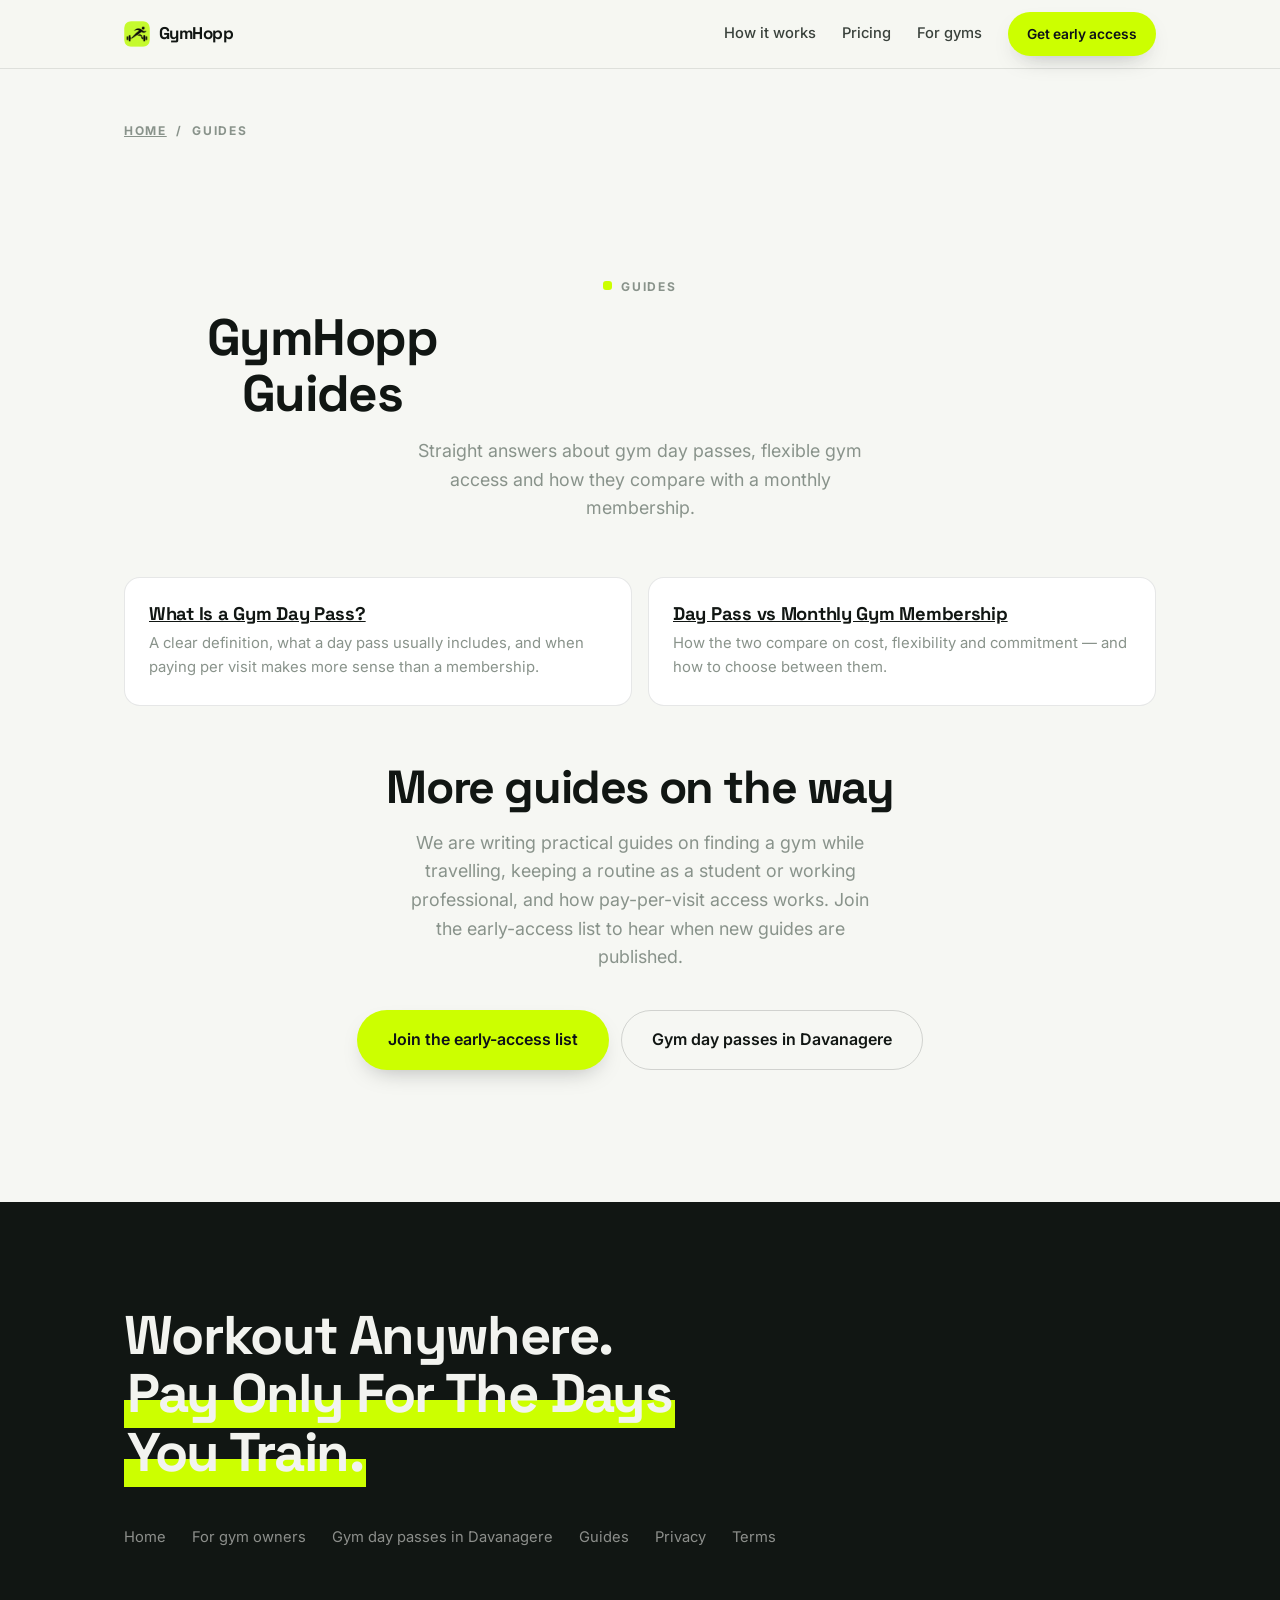
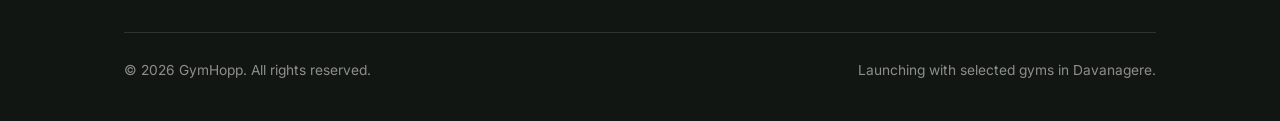
==== guides/index.html @ d4a4b769 "Use canonical / for all internal homepage links; unify WebSite/Organization alternateName - Replace " ====
<!DOCTYPE html>
<html lang="en-IN">
<head>
<meta charset="UTF-8">
<meta name="viewport" content="width=device-width, initial-scale=1">
<title>Gym Day Pass Guides &amp; Resources | GymHopp</title>
<meta name="description" content="Plain-English guides to gym day passes, flexible gym access and how they compare with monthly gym memberships. Written by the GymHopp team.">
<meta name="robots" content="index, follow, max-image-preview:large, max-snippet:-1, max-video-preview:-1">
<meta name="author" content="GymHopp">
<link rel="canonical" href="https://gymhopp.online/guides/">
<link rel="alternate" hreflang="en-in" href="https://gymhopp.online/guides/">
<link rel="alternate" hreflang="x-default" href="https://gymhopp.online/guides/">

<meta property="og:type" content="website">
<meta property="og:site_name" content="GymHopp">
<meta property="og:url" content="https://gymhopp.online/guides/">
<meta property="og:title" content="Gym Day Pass Guides &amp; Resources | GymHopp">
<meta property="og:description" content="Plain-English guides to gym day passes, flexible gym access and how they compare with monthly gym memberships.">
<meta property="og:image" content="https://gymhopp.online/gymhopp-social-preview.png">
<meta property="og:image:width" content="1200">
<meta property="og:image:height" content="630">
<meta property="og:image:alt" content="GymHopp gym day pass guides">
<meta property="og:locale" content="en_IN">
<meta name="twitter:card" content="summary_large_image">
<meta name="twitter:title" content="Gym Day Pass Guides &amp; Resources | GymHopp">
<meta name="twitter:description" content="Plain-English guides to gym day passes and flexible gym access.">
<meta name="twitter:image" content="https://gymhopp.online/gymhopp-social-preview.png">
<meta name="theme-color" content="#111613">

<link rel="icon" href="../gymhopp-logo.png" type="image/png">
<link rel="apple-touch-icon" href="https://gymhopp.online/gymhopp-apple-touch-icon.png">
<link rel="preconnect" href="https://fonts.googleapis.com">
<link rel="preconnect" href="https://fonts.gstatic.com" crossorigin>
<link rel="stylesheet" href="https://fonts.googleapis.com/css2?family=Inter:wght@400;500;600;700;800&family=Space+Grotesk:wght@500;600;700&display=swap" rel="stylesheet">
<script>document.documentElement.className += " js";</script>
<link rel="stylesheet" href="../styles.css">

<script type="application/ld+json">
{
  "@context": "https://schema.org",
  "@graph": [
    {
      "@type": "Organization",
      "@id": "https://gymhopp.online/#org",
      "name": "GymHopp",
      "url": "https://gymhopp.online/",
      "logo": {
        "@type": "ImageObject",
        "url": "https://gymhopp.online/gymhopp-app-icon.png",
        "width": 512,
        "height": 512
      }
    },
    {
      "@type": "CollectionPage",
      "@id": "https://gymhopp.online/guides/#webpage",
      "url": "https://gymhopp.online/guides/",
      "name": "Gym Day Pass Guides & Resources | GymHopp",
      "isPartOf": { "@id": "https://gymhopp.online/#website" },
      "about": { "@id": "https://gymhopp.online/#org" },
      "description": "Plain-English guides to gym day passes, flexible gym access and how they compare with monthly gym memberships.",
      "inLanguage": "en-IN",
      "hasPart": [
        { "@id": "https://gymhopp.online/guides/what-is-a-gym-day-pass.html#article" },
        { "@id": "https://gymhopp.online/guides/day-pass-vs-monthly-gym-membership.html#article" }
      ]
    },
    {
      "@type": "BreadcrumbList",
      "@id": "https://gymhopp.online/guides/#breadcrumb",
      "itemListElement": [
        {
          "@type": "ListItem",
          "position": 1,
          "name": "Home",
          "item": "https://gymhopp.online/"
        },
        {
          "@type": "ListItem",
          "position": 2,
          "name": "Guides",
          "item": "https://gymhopp.online/guides/"
        }
      ]
    }
  ]
}
</script>
<!-- Analytics: no tracking script is installed yet. When you have a real
     measurement ID, paste your snippet here (Google Analytics 4, Plausible,
     Umami, etc.). Do not add a placeholder ID — it will not collect data. -->
</head>
<body>

<a class="skip-link" href="#main">Skip to content</a>

<header class="site-header">
  <div class="container header-inner">
    <a class="logo" href="/">
      <span class="logo-mark" aria-hidden="true">
        <img src="../gymhopp-logo.png" alt="" width="26" height="26">
      </span>
      <span class="logo-text">GymHopp</span>
    </a>

    <nav class="nav" id="nav" aria-label="Main">
      <a href="/#how">How it works</a>
      <a href="/#pricing">Pricing</a>
      <a href="../for-gyms.html">For gyms</a>
      <a class="btn btn-small btn-primary" href="/#waitlist">Get early access</a>
    </nav>

    <button class="nav-toggle" id="nav-toggle" aria-expanded="false" aria-controls="nav" aria-label="Toggle menu">
      <span></span><span></span><span></span>
    </button>
  </div>
</header>

<main id="main">

  <nav class="container" aria-label="Breadcrumb" style="padding-top:20px">
    <p class="mini-label mini-label-muted">
      <a href="/">Home</a> &nbsp;/&nbsp; <span>Guides</span>
    </p>
  </nav>

  <section class="section">
    <div class="container">
      <div class="centered reveal">
        <p class="eyebrow">Guides</p>
        <h1 class="hero-title" style="font-size:clamp(2.2rem,5vw,3.2rem)">GymHopp Guides</h1>
        <p class="lede">
          Straight answers about gym day passes, flexible gym access and how they
          compare with a monthly membership.
        </p>
      </div>

      <div class="audience">
        <div class="audience-card reveal">
          <h3><a href="what-is-a-gym-day-pass.html">What Is a Gym Day Pass?</a></h3>
          <p>A clear definition, what a day pass usually includes, and when paying per visit makes more sense than a membership.</p>
        </div>
        <div class="audience-card reveal">
          <h3><a href="day-pass-vs-monthly-gym-membership.html">Day Pass vs Monthly Gym Membership</a></h3>
          <p>How the two compare on cost, flexibility and commitment — and how to choose between them.</p>
        </div>
      </div>

      <div class="centered reveal" style="margin-top:56px">
        <h2>More guides on the way</h2>
        <p class="lede">
          We are writing practical guides on finding a gym while travelling, keeping
          a routine as a student or working professional, and how pay-per-visit access
          works. Join the early-access list to hear when new guides are published.
        </p>
        <div class="hero-actions" style="justify-content:center">
          <a class="btn btn-primary btn-lg" href="/#waitlist">Join the early-access list</a>
          <a class="btn btn-ghost btn-lg" href="../gyms/davanagere/">Gym day passes in Davanagere</a>
        </div>
      </div>
    </div>
  </section>

</main>

<footer class="site-footer">
  <div class="container">
    <p class="footer-tagline">
      Workout Anywhere.<br>
      <span class="accent">Pay Only For The Days You Train.</span>
    </p>

    <nav class="footer-nav" aria-label="Footer">
      <a href="/">Home</a>
      <a href="../for-gyms.html">For gym owners</a>
      <a href="../gyms/davanagere/">Gym day passes in Davanagere</a>
      <a href="../guides/">Guides</a>
      <a href="../privacy.html">Privacy</a>
      <a href="../terms.html">Terms</a>
    </nav>

    <div class="footer-bottom">
      <p>&copy; <span id="year">2026</span> GymHopp. All rights reserved.</p>
      <p>Launching with selected gyms in Davanagere.</p>
    </div>
  </div>
</footer>

<script src="../script.js"></script>
</body>
</html>
---- styles.css ----
/* =========================================================
   GymHopp — athletic, technology-led identity
   Off-white base, charcoal text, lime accents (logo-true)
   Space Grotesk (display) + Inter (body)
   ========================================================= */

:root {
  --bg: #f6f7f3;
  --bg-soft: #ecefe8;
  --tint: #eef4e5;
  --surface: #ffffff;
  --surface-2: #e6eae1;
  --ink: #111613;
  --ink-soft: #3a423c;
  --muted: #89938b;
  --line: rgba(17, 22, 19, 0.10);
  --line-2: rgba(17, 22, 19, 0.16);
  --accent: #ccff00;
  --accent-deep: #b8e600;
  --accent-ink: #4e7a00;   /* readable lime-derived text on light */
  --accent-tint: #e9f6c3;
  --danger: #b42318;
  --font-head: "Space Grotesk", "Inter", -apple-system, BlinkMacSystemFont, "Segoe UI", Roboto, Helvetica, Arial, sans-serif;

  /* dark mockup islands (phone / dashboard) */
  --dark: #111613;
  --dark-screen: #161a17;
  --dark-2: #1e241f;
  --dark-line: rgba(255, 255, 255, 0.12);
  --on-dark: #f2f3ef;
  --on-dark-soft: rgba(242, 243, 239, 0.78);
  --on-dark-muted: rgba(242, 243, 239, 0.55);

  --radius: 16px;
  --container: 1080px;
  --header-h: 68px;
  color-scheme: light;
}

* { box-sizing: border-box; }

html {
  scroll-behavior: smooth;
  scroll-padding-top: var(--header-h);
}

body {
  margin: 0;
  background: var(--bg);
  color: var(--ink);
  font-family: "Inter", -apple-system, BlinkMacSystemFont, "Segoe UI", Roboto, Helvetica, Arial, sans-serif;
  font-size: 17px;
  line-height: 1.6;
  -webkit-font-smoothing: antialiased;
}

::selection { background: var(--accent); color: #0d1117; }

h1, h2, h3 {
  margin: 0;
  font-family: var(--font-head);
  letter-spacing: -0.03em;
  line-height: 1.08;
  font-weight: 700;
  color: var(--ink);
}

h2 { font-size: clamp(1.9rem, 4.2vw, 2.9rem); }
h3 { font-size: 1.15rem; font-weight: 700; letter-spacing: -0.015em; }

p { margin: 0; }

a { color: inherit; }

.container {
  width: 100%;
  max-width: var(--container);
  margin: 0 auto;
  padding: 0 24px;
}

/* Lime "marker" highlight behind key phrases */
.accent {
  color: inherit;
  background: linear-gradient(180deg, transparent 60%, var(--accent) 60%);
  -webkit-box-decoration-break: clone;
  box-decoration-break: clone;
  padding: 0 0.06em;
}

.eyebrow {
  margin: 0 0 14px;
  font-size: 0.75rem;
  font-weight: 700;
  letter-spacing: 0.14em;
  text-transform: uppercase;
  color: var(--muted);
}

/* lime tile motif before every eyebrow — echoes the logo mark */
.eyebrow::before {
  content: "";
  display: inline-block;
  width: 9px;
  height: 9px;
  margin-right: 9px;
  border-radius: 3px;
  background: var(--accent);
  vertical-align: 1px;
}

.centered .eyebrow { display: inline-block; }

.lede {
  margin-top: 16px;
  font-size: 1.12rem;
  color: var(--muted);
  max-width: 44ch;
}

.lede-light { color: var(--ink-soft); }

.body-lg {
  margin-top: 22px;
  font-size: 1.12rem;
  color: var(--ink-soft);
  max-width: 46ch;
}

.skip-link {
  position: absolute;
  left: -9999px;
  top: 0;
  padding: 12px 18px;
  background: var(--accent);
  color: #0d1117;
  z-index: 100;
}

.skip-link:focus { left: 12px; top: 12px; }

/* Buttons */

.btn {
  display: inline-flex;
  align-items: center;
  justify-content: center;
  gap: 8px;
  padding: 13px 22px;
  border: 1px solid transparent;
  border-radius: 999px;
  font-family: inherit;
  font-size: 0.95rem;
  font-weight: 600;
  text-decoration: none;
  cursor: pointer;
  transition: transform 0.15s ease, background-color 0.15s ease, border-color 0.15s ease, color 0.15s ease, box-shadow 0.15s ease;
  white-space: nowrap;
}

.btn:focus-visible {
  outline: 2px solid var(--accent-ink);
  outline-offset: 3px;
}

.btn-primary {
  background: var(--accent);
  color: #0d1117;
  box-shadow: 0 10px 24px -12px rgba(13, 17, 23, 0.35);
}

.btn-primary:hover {
  background: var(--accent-deep);
  box-shadow: 0 14px 28px -12px rgba(13, 17, 23, 0.4);
}

.btn-ghost {
  background: transparent;
  color: var(--ink);
  border-color: var(--line-2);
}

.btn-ghost:hover { border-color: var(--accent-ink); color: var(--accent-ink); }

.btn-lg { padding: 16px 30px; font-size: 1rem; }
.btn-small { padding: 10px 18px; font-size: 0.86rem; }
.btn-block { width: 100%; }

.btn:active { transform: translateY(1px); }

.btn:disabled { opacity: 0.6; cursor: progress; }

.link-arrow {
  display: inline-block;
  margin-top: 22px;
  font-weight: 600;
  text-decoration: none;
  color: var(--accent-ink);
  border-bottom: 1px solid rgba(84, 125, 0, 0.4);
  padding-bottom: 3px;
}

.link-arrow:hover { border-color: var(--accent-ink); }

/* Header */

.site-header {
  position: sticky;
  top: 0;
  z-index: 50;
  background: rgba(246, 247, 243, 0.85);
  backdrop-filter: saturate(180%) blur(16px);
  -webkit-backdrop-filter: saturate(180%) blur(16px);
  border-bottom: 1px solid var(--line);
}

.header-inner {
  height: var(--header-h);
  display: flex;
  align-items: center;
  justify-content: space-between;
  gap: 24px;
}

.logo {
  display: inline-flex;
  align-items: center;
  gap: 9px;
  font-family: var(--font-head);
  font-weight: 700;
  font-size: 1.06rem;
  letter-spacing: -0.03em;
  text-decoration: none;
  color: var(--ink);
}

.logo-mark { display: grid; place-items: center; }
.logo-mark img { display: block; border-radius: 7px; }

.nav {
  display: flex;
  align-items: center;
  gap: 26px;
}

.nav > a:not(.btn) {
  font-size: 0.92rem;
  font-weight: 500;
  text-decoration: none;
  color: var(--ink-soft);
}

.nav > a:not(.btn):hover { color: var(--accent-ink); }

.nav-toggle {
  display: none;
  width: 42px;
  height: 42px;
  padding: 0;
  border: 1px solid var(--line-2);
  border-radius: 10px;
  background: transparent;
  cursor: pointer;
}

.nav-toggle span {
  display: block;
  width: 18px;
  height: 1.5px;
  margin: 3.5px auto;
  background: var(--ink);
  transition: transform 0.2s ease, opacity 0.2s ease;
}

.nav-open .nav-toggle span:nth-child(1) { transform: translateY(5px) rotate(45deg); }
.nav-open .nav-toggle span:nth-child(2) { opacity: 0; }
.nav-open .nav-toggle span:nth-child(3) { transform: translateY(-5px) rotate(-45deg); }

/* Hero */

.hero-audience {
  margin-top: 20px;
  padding-left: 18px;
  border-left: 2px solid var(--accent-ink);
  font-size: 0.98rem;
  color: var(--ink-soft);
  max-width: 52ch;
  display: none; /* retired from homepage */
}

.hero {
  background:
    radial-gradient(900px 440px at 78% -12%, rgba(204, 255, 0, 0.30), transparent 62%),
    radial-gradient(720px 420px at 4% 116%, rgba(204, 255, 0, 0.16), transparent 62%),
    var(--bg);
  color: var(--ink);
  padding: clamp(80px, 13vw, 140px) 0 clamp(64px, 9vw, 104px);
}

.hero .eyebrow { color: var(--muted); }

.hero-inner {
  display: grid;
  grid-template-columns: 1.05fr 0.95fr;
  gap: clamp(36px, 5vw, 72px);
  align-items: center;
}

.hero-title {
  font-size: clamp(2.6rem, 7vw, 4.4rem);
  max-width: 12ch;
}

.hero-title-wide { max-width: 20ch; }

/* Homepage H1: brand-led headline for clear site/entity identity */
.hero-title-stack { max-width: none; font-size: clamp(2rem, 5vw, 3.4rem); }
.hero-title-line { display: block; }

.hero-tagline {
  margin-top: 14px;
  font-size: clamp(1.15rem, 2.6vw, 1.7rem);
  font-weight: 700;
  letter-spacing: -0.025em;
  line-height: 1.2;
  color: var(--ink-soft);
}

.hero-sub {
  margin-top: 26px;
  font-size: clamp(1.05rem, 2vw, 1.22rem);
  color: var(--muted);
  max-width: 50ch;
}

.hero-actions {
  margin-top: 38px;
  display: flex;
  flex-wrap: wrap;
  gap: 12px;
}

.hero-points {
  margin: clamp(36px, 5vw, 52px) 0 0;
  padding: 0;
  list-style: none;
  display: grid;
  grid-template-columns: repeat(2, minmax(0, 1fr));
  gap: 16px 28px;
  max-width: 470px;
}

.hero-points li {
  position: relative;
  padding-left: 22px;
  display: grid;
  gap: 1px;
}

.hero-points li::before {
  content: "";
  position: absolute;
  left: 0;
  top: 0.34em;
  width: 9px;
  height: 9px;
  border-radius: 3px;
  background: var(--accent);
}

.point-k {
  font-size: 0.94rem;
  font-weight: 700;
  color: var(--ink);
}

.point-v {
  font-size: 0.82rem;
  color: var(--muted);
}

/* Phone mockup (dark island) */

.hero-visual {
  margin: 0;
  display: flex;
  flex-direction: column;
  align-items: center;
  gap: 14px;
}

.phone {
  position: relative;
  width: min(290px, 100%);
  padding: 11px;
  border-radius: 40px;
  background: linear-gradient(160deg, #2b322c, #111613);
  box-shadow:
    0 0 0 1px rgba(255, 255, 255, 0.10),
    0 34px 60px -26px rgba(17, 22, 19, 0.45),
    0 0 80px -40px rgba(204, 255, 0, 0.55);
}

/* subtle motion on the product mockup only */
.hero-visual .phone { animation: phone-float 7s ease-in-out infinite; }

@keyframes phone-float {
  0%, 100% { transform: translateY(0); }
  50% { transform: translateY(-10px); }
}

.phone-notch {
  position: absolute;
  top: 20px;
  left: 50%;
  transform: translateX(-50%);
  width: 82px;
  height: 20px;
  border-radius: 999px;
  background: #050505;
  z-index: 2;
}

.phone-screen {
  border-radius: 30px;
  background: var(--dark-screen);
  padding: 13px 16px 20px;
  overflow: hidden;
}

.phone-status {
  display: flex;
  align-items: center;
  justify-content: space-between;
  padding: 3px 5px 12px;
  font-size: 0.68rem;
  font-weight: 700;
  color: var(--on-dark-soft);
}

.phone-status-icons {
  display: inline-flex;
  align-items: center;
  gap: 4px;
}

.pass {
  border: 1px solid var(--dark-line);
  border-radius: 18px;
  padding: 18px 16px 16px;
  text-align: center;
  background: linear-gradient(180deg, #1c2025, #15181c);
  color: var(--on-dark);
}

.pass-eyebrow {
  display: inline-block;
  padding: 4px 11px;
  border-radius: 999px;
  background: var(--accent);
  color: #0d1117;
  font-size: 0.63rem;
  font-weight: 800;
  letter-spacing: 0.1em;
  text-transform: uppercase;
}

.pass-gym {
  margin-top: 12px;
  font-size: 1.12rem;
  font-weight: 800;
  letter-spacing: -0.02em;
  color: var(--on-dark);
}

.pass-meta {
  margin-top: 3px;
  font-size: 0.75rem;
  color: var(--on-dark-muted);
}

.pass-qr {
  width: 156px;
  margin: 16px auto 0;
  padding: 11px;
  border-radius: 14px;
  background: #fff;
  border: 1px solid var(--dark-line);
  color: #0d1117;
}

.pass-qr svg { display: block; width: 100%; height: auto; }

.pass-hint {
  margin-top: 12px;
  font-size: 0.71rem;
  color: var(--on-dark-muted);
}

.pass-rule {
  margin: 15px 0 12px;
  border-top: 1px dashed var(--dark-line);
}

.pass-row {
  display: flex;
  align-items: baseline;
  justify-content: space-between;
  gap: 10px;
  padding: 4px 2px;
  font-size: 0.75rem;
  color: var(--on-dark-muted);
}

.pass-row strong {
  font-weight: 700;
  color: var(--on-dark);
  text-align: right;
}

.mock-caption {
  font-size: 0.75rem;
  color: var(--muted);
  text-align: center;
}

.mock-note {
  margin-top: 20px;
  font-size: 0.78rem;
  color: var(--muted);
  text-align: center;
}

/* Sections */

.section { padding: clamp(80px, 11vw, 132px) 0; }

.section-soft { background: var(--bg-soft); }

/* was the dark band — now a soft lime-tinted band for rhythm */
.section-dark {
  background: var(--tint);
  color: var(--ink);
  border-top: 1px solid var(--line);
  border-bottom: 1px solid var(--line);
}

.centered { text-align: center; }
.centered .lede { margin-left: auto; margin-right: auto; }

.split {
  display: grid;
  grid-template-columns: 1fr 1fr;
  gap: clamp(32px, 6vw, 72px);
  align-items: start;
}

.two-col {
  display: grid;
  grid-template-columns: 1.05fr 0.95fr;
  gap: clamp(36px, 6vw, 76px);
  align-items: center;
}

/* Lists */

.ticks {
  margin: 26px 0 0;
  padding: 0;
  list-style: none;
  display: grid;
  gap: 13px;
}

.ticks li {
  position: relative;
  padding-left: 32px;
  color: var(--ink-soft);
}

.ticks li::before {
  content: "";
  position: absolute;
  left: 0;
  top: 0.28em;
  width: 19px;
  height: 19px;
  border-radius: 50%;
  background: var(--accent);
  -webkit-mask: url("data:image/svg+xml,<svg xmlns='http://www.w3.org/2000/svg' viewBox='0 0 24 24'><path fill='none' stroke='black' stroke-width='3.4' stroke-linecap='round' stroke-linejoin='round' d='M20 6 9 17l-5-5'/></svg>") center / 12px no-repeat;
  mask: url("data:image/svg+xml,<svg xmlns='http://www.w3.org/2000/svg' viewBox='0 0 24 24'><path fill='none' stroke='black' stroke-width='3.4' stroke-linecap='round' stroke-linejoin='round' d='M20 6 9 17l-5-5'/></svg>") center / 12px no-repeat;
}

.ticks-plain li {
  font-size: 1.08rem;
  font-weight: 600;
  padding-left: 22px;
  color: var(--ink);
}

.ticks-plain li::before {
  content: "";
  left: 0;
  top: 0.72em;
  width: 7px;
  height: 7px;
  border-radius: 50%;
  background: var(--accent-ink);
  -webkit-mask: none;
  mask: none;
}

.ticks-light li { color: var(--ink-soft); }

/* Pillars */

.pillars {
  margin-top: clamp(44px, 6vw, 68px);
  display: grid;
  grid-template-columns: repeat(3, 1fr);
  gap: 20px;
  text-align: left;
}

.pillar {
  padding: 30px 26px;
  border: 1px solid var(--line);
  border-radius: var(--radius);
  background: var(--surface);
  box-shadow: 0 18px 40px -34px rgba(13, 17, 23, 0.4);
}

.pillar-num {
  display: block;
  margin-bottom: 16px;
  font-size: 0.78rem;
  font-weight: 700;
  letter-spacing: 0.1em;
  color: var(--accent-ink);
}

.pillar p {
  margin-top: 9px;
  font-size: 0.96rem;
  color: var(--muted);
}

/* Steps */

.steps {
  margin: clamp(44px, 6vw, 66px) 0 0;
  padding: 0;
  list-style: none;
  counter-reset: step;
  display: grid;
  grid-template-columns: repeat(4, 1fr);
  gap: 26px;
  text-align: left;
}

.step-num {
  display: grid;
  place-items: center;
  width: 38px;
  height: 38px;
  margin-bottom: 18px;
  border-radius: 50%;
  background: var(--accent);
  color: #0d1117;
  font-size: 0.9rem;
  font-weight: 700;
}

.step p {
  margin-top: 9px;
  font-size: 0.96rem;
  color: var(--muted);
}

.steps-six { grid-template-columns: repeat(3, 1fr); }

/* Feature cards */

.card-feature {
  padding: clamp(28px, 4vw, 40px);
  border-radius: var(--radius);
  background: var(--surface);
  border: 1px solid var(--line);
  box-shadow: 0 22px 50px -40px rgba(13, 17, 23, 0.45);
}

.card-feature p {
  margin-top: 14px;
  color: var(--muted);
}

.card-feature-accent {
  background: var(--accent-tint);
  border-color: rgba(84, 125, 0, 0.35);
  color: var(--ink);
  box-shadow: 0 22px 50px -40px rgba(84, 125, 0, 0.6);
}

.card-feature-accent p { color: var(--ink-soft); }

.card-feature-accent .btn-primary {
  margin-top: 24px;
  background: var(--accent);
  color: #0d1117;
}

.card-feature-accent .btn-primary:hover { background: var(--accent-deep); }

/* Economics comparison */

.compare {
  margin-top: clamp(32px, 5vw, 52px);
  display: grid;
  grid-template-columns: 1fr 1fr;
  gap: 18px;
}

.compare-col {
  padding: 30px 32px;
  border: 1px solid var(--line);
  border-radius: var(--radius);
  background: var(--surface);
}

.compare-col-accent {
  border-color: rgba(84, 125, 0, 0.35);
  background: var(--accent-tint);
}

.compare-tag {
  display: block;
  margin-bottom: 12px;
  font-size: 0.76rem;
  font-weight: 700;
  letter-spacing: 0.12em;
  text-transform: uppercase;
  color: var(--muted);
}

.compare-col-accent .compare-tag { color: var(--accent-ink); }

.compare-flow {
  font-size: 0.99rem;
  color: var(--ink-soft);
}

.compare-flow .arrow {
  display: inline-block;
  margin: 0 3px;
  color: var(--muted);
}

.compare-flow strong {
  font-weight: 700;
  color: var(--ink);
  white-space: nowrap;
}

.compare-col-accent .compare-flow strong { color: var(--accent-ink); }

/* Founder */

.founder-wrap {
  display: grid;
  grid-template-columns: 1.15fr 0.85fr;
  gap: clamp(32px, 5vw, 64px);
  align-items: start;
}

.founder-copy {
  margin-top: 20px;
  display: grid;
  gap: 14px;
  max-width: 52ch;
  color: var(--ink-soft);
}

.founder-sign {
  margin-top: 24px;
  font-weight: 700;
  letter-spacing: -0.01em;
  color: var(--ink);
}

.founder-note {
  padding: 28px;
  border-radius: var(--radius);
  background: var(--bg-soft);
  border: 1px solid var(--line);
}

.founder-note-lead {
  font-weight: 700;
  letter-spacing: -0.015em;
  margin-bottom: 10px;
  color: var(--ink);
}

.founder-note p { color: var(--muted); font-size: 0.95rem; }

/* Tags */

.tags {
  margin-top: clamp(32px, 5vw, 48px);
  display: flex;
  flex-wrap: wrap;
  justify-content: center;
  gap: 11px;
}

.tag {
  padding: 10px 19px;
  border: 1px solid var(--line);
  border-radius: 999px;
  background: var(--surface);
  color: var(--ink-soft);
  font-size: 0.93rem;
  font-weight: 500;
}

/* Form */

.form-wrap {
  display: grid;
  grid-template-columns: 1fr 1fr;
  gap: clamp(36px, 6vw, 80px);
  align-items: start;
}

.form {
  display: grid;
  gap: 18px;
  padding: clamp(24px, 3.5vw, 34px);
  border: 1px solid var(--line);
  border-radius: var(--radius);
  background: var(--surface);
  color: var(--ink);
  box-shadow: 0 24px 55px -44px rgba(13, 17, 23, 0.5);
}

.field { display: grid; gap: 7px; }

.field label {
  font-size: 0.86rem;
  font-weight: 600;
  color: var(--ink-soft);
}

.field input {
  width: 100%;
  padding: 13px 15px;
  border: 1px solid var(--line-2);
  border-radius: 10px;
  background: #fff;
  color: var(--ink);
  font: inherit;
  font-size: 0.97rem;
  transition: border-color 0.15s ease, box-shadow 0.15s ease;
}

.field input::placeholder { color: #9aa3ad; }

.field input:focus {
  outline: none;
  border-color: var(--accent-ink);
  box-shadow: 0 0 0 3px rgba(84, 125, 0, 0.15);
}

.field.invalid input {
  border-color: #f04438;
  box-shadow: 0 0 0 3px rgba(240, 68, 56, 0.14);
}

.error {
  font-size: 0.8rem;
  color: var(--danger);
  min-height: 0;
}

.error:empty { display: none; }

.optional {
  font-weight: 500;
  color: var(--muted);
}

.form-note {
  font-size: 0.85rem;
  color: var(--muted);
  text-align: center;
}

.form-success {
  padding: 13px 16px;
  border-radius: 10px;
  background: #f1ffd6;
  border: 1px solid rgba(84, 125, 0, 0.4);
  color: #2b3d00;
  font-size: 0.92rem;
  font-weight: 600;
}

.form-status {
  padding: 13px 16px;
  border-radius: 10px;
  font-size: 0.92rem;
  font-weight: 600;
  outline: none;
}

.form-status-ok {
  background: #f1ffd6;
  border: 1px solid rgba(84, 125, 0, 0.4);
  color: #2b3d00;
}

.form-status-error {
  background: #fdecea;
  border: 1px solid #f3b7b1;
  color: var(--danger);
}

.hp {
  position: absolute;
  left: -9999px;
  width: 1px;
  height: 1px;
  overflow: hidden;
}

/* Stats band */

.stats-band {
  padding: clamp(40px, 6vw, 64px) 0;
  background: var(--dark);
  color: var(--on-dark);
}

.stats {
  display: grid;
  grid-template-columns: repeat(4, 1fr);
  gap: clamp(20px, 3vw, 40px);
  text-align: center;
}

.stat-num {
  display: block;
  font-family: var(--font-head);
  font-size: clamp(1.6rem, 3.4vw, 2.3rem);
  font-weight: 700;
  letter-spacing: -0.035em;
  line-height: 1.1;
  color: var(--accent);
}

.stat-label {
  display: block;
  margin-top: 7px;
  font-size: 0.88rem;
  color: var(--on-dark-muted);
}

/* Pricing */

.price-wrap {
  margin-top: clamp(36px, 5vw, 56px);
  display: flex;
  justify-content: center;
}

.price-card {
  width: 100%;
  max-width: 480px;
  padding: clamp(28px, 4vw, 40px);
  border: 1px solid rgba(84, 125, 0, 0.28);
  border-radius: 18px;
  background:
    radial-gradient(420px 240px at 50% -10%, rgba(204, 255, 0, 0.35), transparent 66%),
    var(--surface);
  box-shadow: 0 40px 80px -52px rgba(13, 17, 23, 0.5);
}

.price-name {
  font-size: 0.8rem;
  font-weight: 700;
  letter-spacing: 0.14em;
  text-transform: uppercase;
  color: var(--accent-ink);
}

.price-from {
  margin-top: 12px;
  font-size: 0.78rem;
  font-weight: 700;
  letter-spacing: 0.14em;
  text-transform: uppercase;
  color: var(--muted);
}

.price-amount {
  display: flex;
  align-items: baseline;
  gap: 2px;
  font-family: var(--font-head);
  font-size: clamp(3rem, 8vw, 4rem);
  font-weight: 700;
  letter-spacing: -0.045em;
  line-height: 1;
  color: var(--ink);
}

.price-cur { font-size: 0.55em; font-weight: 700; color: var(--accent-ink); }

.price-unit {
  margin-left: 6px;
  font-size: 0.3em;
  font-weight: 600;
  letter-spacing: 0;
  color: var(--muted);
}

.price-sub {
  margin-top: 12px;
  color: var(--ink-soft);
}

.price-ticks { margin-top: 24px; }

.price-note {
  margin-top: 18px;
  font-size: 0.82rem;
  color: var(--muted);
}

/* Footer (dark) */

.site-footer {
  padding: clamp(64px, 9vw, 104px) 0 40px;
  background: var(--dark);
  color: var(--on-dark);
}

.footer-tagline {
  font-family: var(--font-head);
  font-size: clamp(1.9rem, 5.6vw, 3.4rem);
  font-weight: 700;
  line-height: 1.08;
  letter-spacing: -0.03em;
  max-width: 18ch;
  color: var(--on-dark);
}

.footer-nav {
  margin-top: clamp(30px, 4vw, 44px);
  display: flex;
  flex-wrap: wrap;
  gap: 10px 26px;
  font-size: 0.92rem;
}

.footer-nav a {
  color: var(--on-dark-muted);
  text-decoration: none;
  border-bottom: 1px solid transparent;
  padding-bottom: 2px;
}

.footer-nav a:hover { color: var(--on-dark); border-bottom-color: var(--on-dark-muted); }

.footer-bottom {
  margin-top: clamp(46px, 7vw, 80px);
  padding-top: 26px;
  border-top: 1px solid var(--dark-line);
  display: flex;
  flex-wrap: wrap;
  justify-content: space-between;
  gap: 10px;
  font-size: 0.86rem;
  color: var(--on-dark-muted);
}

.footer-link {
  text-decoration: none;
  border-bottom: 1px solid rgba(255, 255, 255, 0.3);
  padding-bottom: 2px;
}

.footer-link:hover { border-color: var(--on-dark); }

/* Legal pages */

.legal { padding: clamp(48px, 7vw, 88px) 0; }

.legal-inner { max-width: 720px; }

.legal h2 {
  margin-top: clamp(32px, 4vw, 44px);
  font-size: clamp(1.3rem, 2.4vw, 1.6rem);
}

.legal h3 {
  margin-top: 24px;
  font-size: 1.05rem;
}

.legal p,
.legal li {
  margin-top: 12px;
  color: var(--muted);
  line-height: 1.65;
}

.legal ul,
.legal ol {
  margin: 12px 0 0;
  padding-left: 22px;
}

.legal a { color: var(--accent-ink); font-weight: 600; }

.legal-meta {
  margin-top: 16px;
  font-size: 0.88rem;
  color: var(--muted);
}

/* Partner page */

.nav > a[aria-current="page"] {
  color: var(--ink);
  font-weight: 700;
}

.mini-label {
  margin: 32px 0 0;
  font-size: 0.75rem;
  font-weight: 700;
  letter-spacing: 0.14em;
  text-transform: uppercase;
  color: var(--muted);
}

.mini-label-muted { color: var(--muted); }

.mini-label + .ticks { margin-top: 16px; }

/* Money breakdown */

.amounts {
  margin: 18px 0 0;
  padding: 0;
  list-style: none;
}

.amounts li {
  display: flex;
  align-items: baseline;
  justify-content: space-between;
  gap: 14px;
  padding: 12px 0;
  border-top: 1px solid var(--line);
  font-size: 0.97rem;
  color: var(--muted);
}

.amounts li:first-child { border-top: 0; padding-top: 0; }

.amounts li em {
  font-style: normal;
  font-weight: 600;
  color: var(--accent-ink);
}

.amounts strong {
  font-weight: 700;
  color: var(--ink);
}

.money-bar {
  display: flex;
  height: 12px;
  margin-top: 22px;
  border-radius: 999px;
  overflow: hidden;
  background: #e9edf1;
}

.money-bar-you { background: var(--accent); }
.money-bar-fee { background: #c3c9d1; }

.money-legend {
  margin-top: 14px;
  display: flex;
  flex-wrap: wrap;
  gap: 10px 24px;
  font-size: 0.88rem;
  color: var(--muted);
}

.money-key {
  display: inline-flex;
  align-items: center;
  gap: 9px;
  font-weight: 600;
}

.money-key i {
  display: block;
  width: 10px;
  height: 10px;
  border-radius: 3px;
  background: var(--accent);
}

.money-key-fee i { background: #c3c9d1; }

.earn-total {
  margin-top: 24px;
  padding: 18px 20px;
  border-radius: 12px;
  background: var(--accent);
  color: #0d1117;
  display: flex;
  align-items: baseline;
  justify-content: space-between;
  gap: 14px;
}

.earn-total span {
  font-weight: 600;
  color: rgba(13, 17, 23, 0.72);
}

.earn-total strong {
  font-size: 1.5rem;
  font-weight: 800;
  letter-spacing: -0.03em;
  color: #0d1117;
}

/* Settlement flow */

.flow {
  margin: 26px 0 0;
  padding: 0;
  list-style: none;
  max-width: 380px;
}

.flow li {
  display: flex;
  align-items: center;
  gap: 15px;
  padding: 15px 0;
  border-top: 1px solid var(--line);
  font-weight: 600;
  letter-spacing: -0.015em;
  color: var(--ink);
}

.flow li:last-child { border-bottom: 1px solid var(--line); }

.flow-num {
  display: grid;
  place-items: center;
  flex: none;
  width: 27px;
  height: 27px;
  border-radius: 50%;
  background: var(--surface-2);
  color: var(--muted);
  font-size: 0.78rem;
  font-weight: 700;
}

.flow li:last-child .flow-num {
  background: var(--accent);
  color: #0d1117;
}

/* Customer types */

.audience {
  margin-top: clamp(36px, 5vw, 54px);
  display: grid;
  grid-template-columns: repeat(auto-fit, minmax(190px, 1fr));
  gap: 16px;
}

.audience-card {
  padding: 26px 24px;
  border: 1px solid var(--line);
  border-radius: var(--radius);
  background: var(--surface);
}

.audience-tag {
  display: block;
  margin-bottom: 14px;
  font-size: 0.76rem;
  font-weight: 700;
  letter-spacing: 0.1em;
  color: var(--accent-ink);
}

.audience-card p {
  margin-top: 8px;
  font-size: 0.93rem;
  color: var(--muted);
}

/* Dashboard mockup (dark island) */

.dash {
  border-radius: 16px;
  background: var(--dark-screen);
  border: 1px solid var(--dark-line);
  box-shadow:
    0 30px 60px -34px rgba(13, 17, 23, 0.5),
    0 0 70px -40px rgba(204, 255, 0, 0.6);
  color: var(--on-dark);
  overflow: hidden;
}

.dash-bar {
  display: flex;
  align-items: center;
  gap: 11px;
  padding: 13px 16px;
  background: var(--dark-2);
  border-bottom: 1px solid var(--dark-line);
}

.dash-dots {
  display: inline-flex;
  gap: 5px;
}

.dash-dots span {
  width: 9px;
  height: 9px;
  border-radius: 50%;
  background: rgba(255, 255, 255, 0.22);
}

.dash-title {
  font-size: 0.74rem;
  font-weight: 700;
  letter-spacing: 0.12em;
  text-transform: uppercase;
  color: var(--on-dark-muted);
}

.dash-tabs {
  margin-left: auto;
  display: flex;
  gap: 5px;
}

.dash-tab {
  padding: 5px 11px;
  border-radius: 999px;
  font-size: 0.72rem;
  font-weight: 600;
  color: var(--on-dark-muted);
  white-space: nowrap;
}

.dash-tab-active {
  background: var(--accent);
  color: #0d1117;
}

.dash-body { padding: clamp(18px, 2.4vw, 26px); }

.dash-stats {
  display: grid;
  grid-template-columns: repeat(2, 1fr);
  gap: 12px;
}

.dash-stat {
  padding: 15px 17px;
  border: 1px solid var(--dark-line);
  border-radius: 12px;
  background: rgba(255, 255, 255, 0.04);
}

.dash-stat-wide { grid-column: 1 / -1; }

.dash-stat-label {
  display: block;
  font-size: 0.7rem;
  font-weight: 700;
  letter-spacing: 0.1em;
  text-transform: uppercase;
  color: var(--on-dark-muted);
}

.dash-stat-value {
  display: block;
  margin-top: 7px;
  font-size: clamp(1.15rem, 2.4vw, 1.45rem);
  font-weight: 800;
  letter-spacing: -0.03em;
  color: var(--on-dark);
}

.dash-stat-value.is-accent { color: var(--accent); }

.dash-bars {
  margin-top: 18px;
  height: 78px;
  display: flex;
  align-items: flex-end;
  gap: 7px;
}

.dash-bars span {
  flex: 1;
  border-radius: 5px 5px 2px 2px;
  background: rgba(204, 255, 0, 0.25);
}

.dash-bars span:last-child { background: var(--accent); }

.dash-axis {
  margin-top: 9px;
  display: flex;
  justify-content: space-between;
  font-size: 0.68rem;
  color: var(--on-dark-muted);
}

.dash-panel {
  margin-top: 18px;
  padding: clamp(16px, 2vw, 20px);
  border: 1px solid var(--dark-line);
  border-radius: 13px;
  background: rgba(255, 255, 255, 0.03);
}

.dash-panel-head {
  display: flex;
  align-items: center;
  justify-content: space-between;
  gap: 12px;
  margin-bottom: 6px;
}

.dash-panel-title {
  font-size: 0.74rem;
  font-weight: 700;
  letter-spacing: 0.12em;
  text-transform: uppercase;
  color: var(--on-dark-muted);
}

.dash-pill {
  display: inline-block;
  padding: 4px 11px;
  border-radius: 999px;
  background: rgba(204, 255, 0, 0.16);
  color: var(--accent);
  font-size: 0.72rem;
  font-weight: 700;
  white-space: nowrap;
}

.dash-row {
  display: flex;
  align-items: center;
  justify-content: space-between;
  gap: 14px;
  padding: 12px 0;
  border-top: 1px solid var(--dark-line);
  font-size: 0.92rem;
}

.dash-row:first-of-type {
  border-top: 0;
  padding-top: 8px;
}

.dash-name { font-weight: 600; color: var(--on-dark); }

.dash-sub {
  display: block;
  font-size: 0.78rem;
  color: var(--on-dark-muted);
}

.dash-label { color: var(--on-dark-muted); font-size: 0.86rem; }

.dash-amount {
  font-weight: 700;
  white-space: nowrap;
  color: var(--on-dark);
}

.dash-total {
  margin-top: 18px;
  padding: 15px 17px;
  border-radius: 12px;
  border: 1px solid rgba(204, 255, 0, 0.32);
  background: rgba(204, 255, 0, 0.10);
  display: flex;
  align-items: baseline;
  justify-content: space-between;
  gap: 14px;
  font-weight: 700;
  color: var(--on-dark);
}

.dash-total strong {
  font-size: 1.3rem;
  font-weight: 800;
  letter-spacing: -0.03em;
  color: var(--accent);
}

.dash-note {
  margin-top: 12px;
  font-size: 0.78rem;
  color: var(--on-dark-muted);
}

.dash-pair {
  margin-top: 20px;
  display: grid;
  grid-template-columns: 1fr 1fr;
  gap: 20px;
}

.dash .btn-block { margin-top: 18px; }

/* QR scanner (inside the dark dashboard) */

.scan-frame {
  position: relative;
  height: 138px;
  display: grid;
  place-items: center;
  border-radius: 12px;
  border: 1px dashed rgba(204, 255, 0, 0.4);
  background: rgba(204, 255, 0, 0.07);
}

.scan-frame svg {
  width: 44px;
  height: 44px;
  color: var(--accent);
  opacity: 0.45;
}

.scan-line {
  position: absolute;
  left: 14%;
  right: 14%;
  height: 2px;
  background: var(--accent);
  box-shadow: 0 0 14px rgba(204, 255, 0, 0.85);
  animation: scan-sweep 2.8s ease-in-out infinite;
}

@keyframes scan-sweep {
  0%, 100% { top: 20px; opacity: 0.3; }
  50% { top: calc(100% - 22px); opacity: 1; }
}

.scan-ok {
  display: flex;
  align-items: center;
  gap: 10px;
  margin-top: 18px;
  font-weight: 700;
  letter-spacing: -0.015em;
  color: var(--accent);
}

.scan-ok svg { width: 20px; height: 20px; }

/* FAQ */

.faq {
  margin: clamp(34px, 5vw, 50px) auto 0;
  max-width: 780px;
  display: grid;
  gap: 12px;
}

.faq-item {
  border: 1px solid var(--line);
  border-radius: 12px;
  background: var(--surface);
  overflow: hidden;
}

.faq-item summary {
  display: flex;
  align-items: center;
  justify-content: space-between;
  gap: 18px;
  padding: 20px 22px;
  font-weight: 600;
  letter-spacing: -0.015em;
  color: var(--ink);
  cursor: pointer;
  list-style: none;
}

.faq-item summary::-webkit-details-marker { display: none; }

.faq-item summary::after {
  content: "+";
  font-size: 1.35rem;
  font-weight: 400;
  line-height: 1;
  color: var(--accent-ink);
}

.faq-item summary:focus-visible {
  outline: 2px solid var(--accent-ink);
  outline-offset: -2px;
}

.faq-item[open] summary { border-bottom: 1px solid var(--line); }

.faq-item[open] summary::after { content: "\2212"; }

.faq-answer {
  padding: 18px 22px 22px;
  font-size: 0.97rem;
  color: var(--muted);
}

/* Reveal */

.js .reveal {
  opacity: 0;
  transform: translateY(18px);
  transition: opacity 0.6s ease, transform 0.6s ease;
}

.js .reveal.is-visible {
  opacity: 1;
  transform: none;
}

@media (prefers-reduced-motion: reduce) {
  html { scroll-behavior: auto; }
  .js .reveal { opacity: 1; transform: none; transition: none; }
  * { animation-duration: 0.01ms !important; }
}

/* Responsive */

@media (max-width: 900px) {
  .split,
  .two-col,
  .form-wrap,
  .compare,
  .founder-wrap,
  .dash-pair,
  .hero-inner { grid-template-columns: 1fr; }

  .pillars,
  .steps { grid-template-columns: repeat(2, 1fr); }

  .card-feature { order: 2; }

  .stats { grid-template-columns: repeat(2, 1fr); }
}

@media (max-width: 720px) {
  body { font-size: 16px; }

  .nav {
    position: absolute;
    top: var(--header-h);
    left: 0;
    right: 0;
    flex-direction: column;
    align-items: stretch;
    gap: 0;
    padding: 8px 24px 20px;
    background: #fff;
    border-bottom: 1px solid var(--line);
    display: none;
  }

  .nav > a:not(.btn) { padding: 13px 0; }

  .nav .btn { margin-top: 8px; }

  .nav-open .nav { display: flex; }

  .nav-toggle { display: block; }

  .pillars,
  .steps { grid-template-columns: 1fr; gap: 18px; }

  .stats { grid-template-columns: 1fr; }

  .footer-nav { gap: 2px 26px; }

  .footer-nav a { padding: 10px 0; }

  .footer-bottom { flex-direction: column; }

  .dash-bar { flex-wrap: wrap; row-gap: 10px; }

  .dash-tabs { margin-left: 0; width: 100%; overflow-x: auto; }

  .dash-bars { height: 62px; }
}
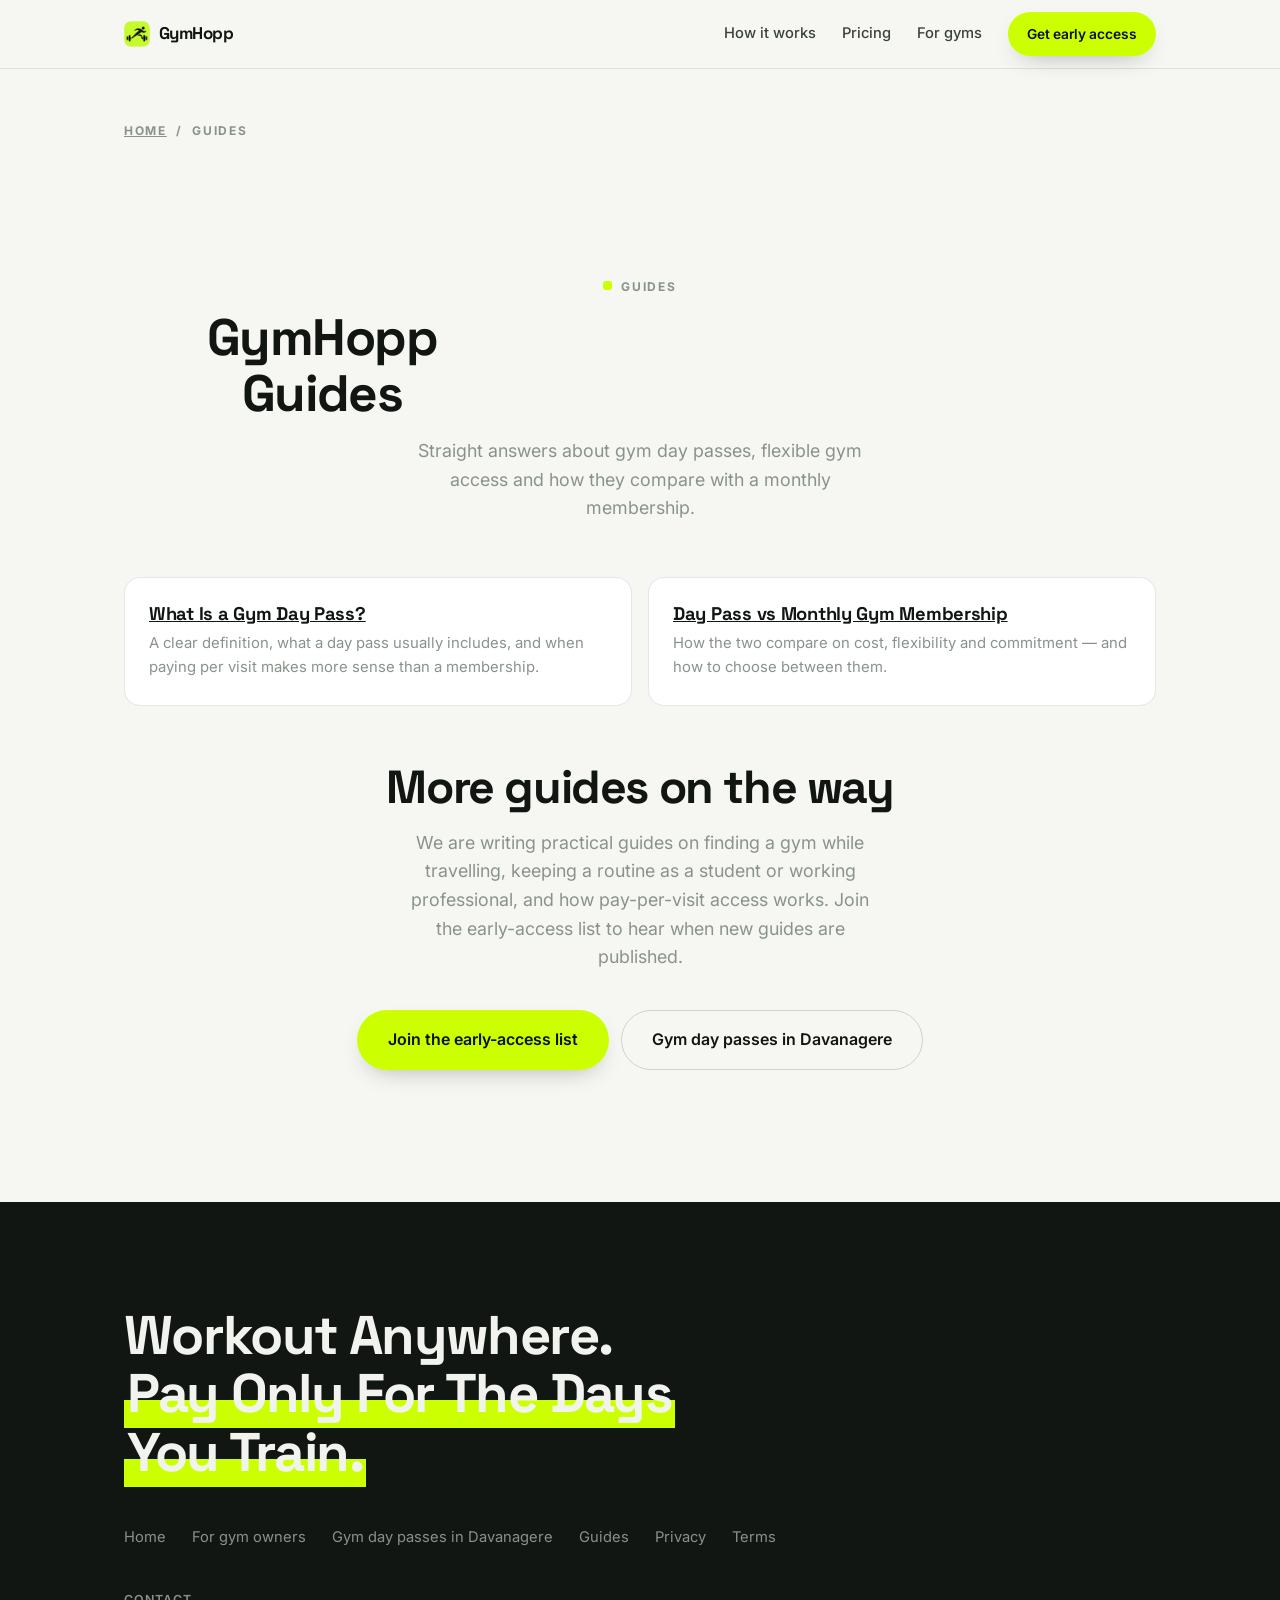
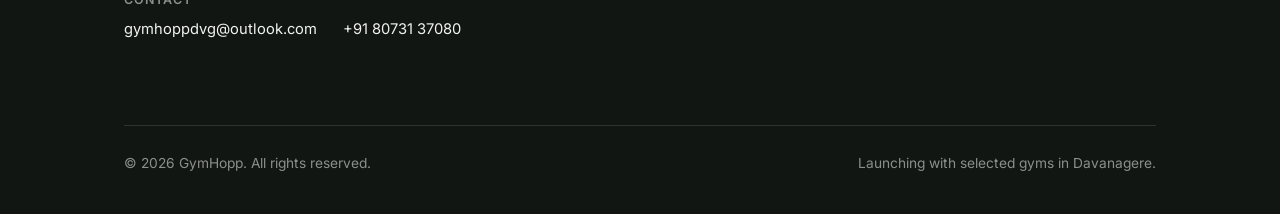
==== commit 0d323f4e: "Add contact email/phone sitewide and WhatsApp CTA for partner gyms - Add footer contact block (email" ====
--- a/guides/index.html
+++ b/guides/index.html
@@ -179,6 +179,12 @@
       <a href="../terms.html">Terms</a>
     </nav>
 
+    <div class="footer-contact">
+      <p class="footer-contact-label">Contact</p>
+      <a href="mailto:gymhoppdvg@outlook.com">gymhoppdvg@outlook.com</a>
+      <a href="tel:+918073137080">+91 80731 37080</a>
+    </div>
+
     <div class="footer-bottom">
       <p>&copy; <span id="year">2026</span> GymHopp. All rights reserved.</p>
       <p>Launching with selected gyms in Davanagere.</p>
--- a/styles.css
+++ b/styles.css
@@ -188,6 +188,35 @@
 
 .btn:active { transform: translateY(1px); }
 
+/* WhatsApp CTA (partner gyms only) */
+
+.btn-whatsapp {
+  background: #25d366;
+  color: #0d1117;
+  box-shadow: 0 10px 24px -12px rgba(13, 17, 23, 0.35);
+}
+
+.btn-whatsapp:hover {
+  background: #1fbe59;
+  box-shadow: 0 14px 28px -12px rgba(13, 17, 23, 0.4);
+}
+
+.whatsapp-cta {
+  margin-top: clamp(28px, 4vw, 44px);
+  display: flex;
+  flex-wrap: wrap;
+  align-items: center;
+  gap: 12px 18px;
+}
+
+.whatsapp-cta-text {
+  margin: 0;
+  font-size: 0.95rem;
+  color: var(--muted);
+}
+
+.section-dark .whatsapp-cta-text { color: var(--on-dark-muted); }
+
 .btn:disabled { opacity: 0.6; cursor: progress; }
 
 .link-arrow {
@@ -1071,6 +1100,33 @@
 }
 
 .footer-nav a:hover { color: var(--on-dark); border-bottom-color: var(--on-dark-muted); }
+
+.footer-contact {
+  margin-top: clamp(26px, 3.5vw, 38px);
+  display: flex;
+  flex-wrap: wrap;
+  gap: 8px 26px;
+  font-size: 0.92rem;
+}
+
+.footer-contact-label {
+  width: 100%;
+  margin: 0;
+  font-size: 0.78rem;
+  font-weight: 600;
+  letter-spacing: 0.08em;
+  text-transform: uppercase;
+  color: var(--on-dark-muted);
+}
+
+.footer-contact a {
+  color: var(--on-dark);
+  text-decoration: none;
+  border-bottom: 1px solid transparent;
+  padding-bottom: 2px;
+}
+
+.footer-contact a:hover { border-bottom-color: var(--on-dark-muted); }
 
 .footer-bottom {
   margin-top: clamp(46px, 7vw, 80px);
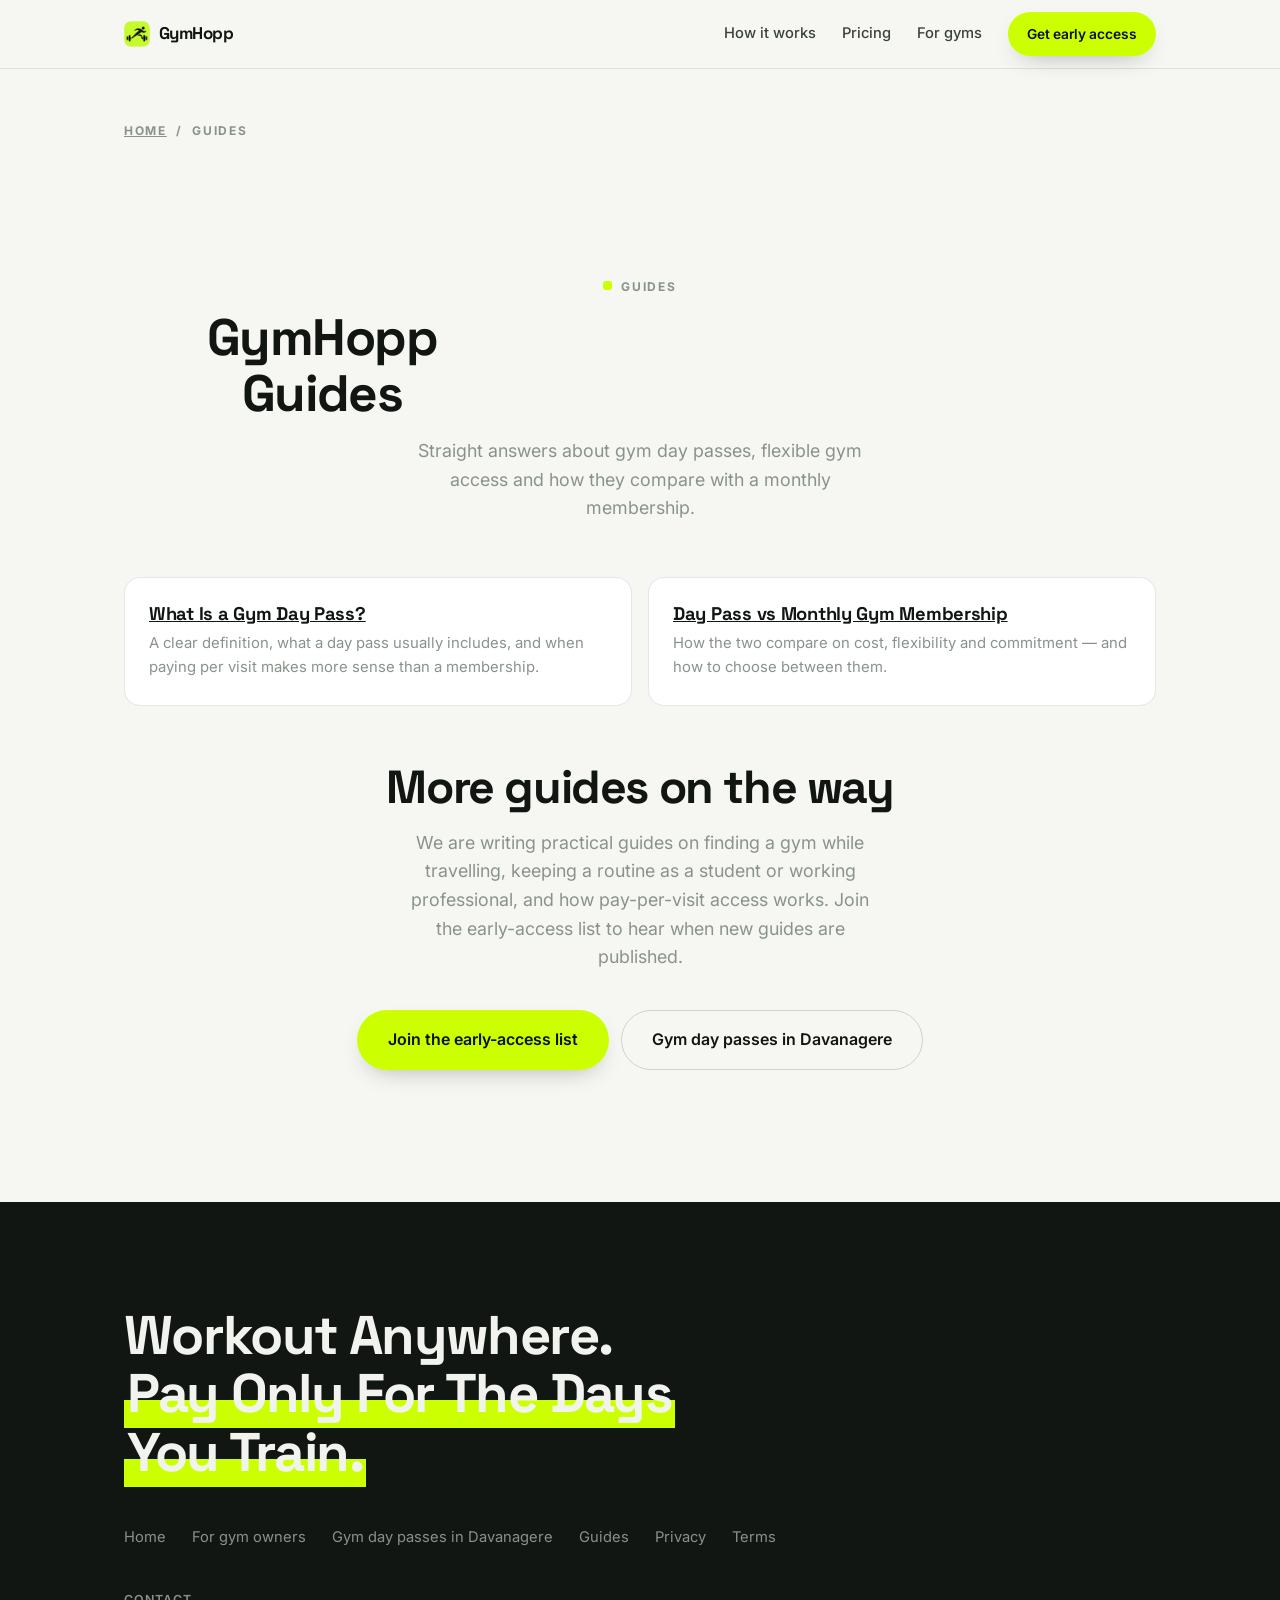
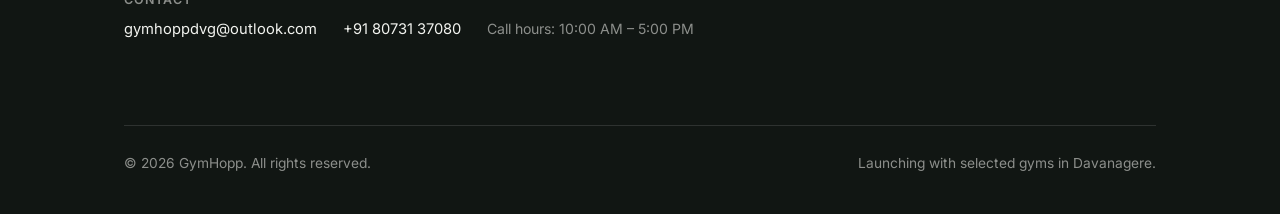
==== commit 5e998062: "Add call hours (10 AM - 5 PM) to footer contact info" ====
--- a/guides/index.html
+++ b/guides/index.html
@@ -183,6 +183,7 @@
       <p class="footer-contact-label">Contact</p>
       <a href="mailto:gymhoppdvg@outlook.com">gymhoppdvg@outlook.com</a>
       <a href="tel:+918073137080">+91 80731 37080</a>
+      <span class="footer-contact-hours">Call hours: 10:00 AM &ndash; 5:00 PM</span>
     </div>
 
     <div class="footer-bottom">
--- a/styles.css
+++ b/styles.css
@@ -1128,6 +1128,11 @@
 
 .footer-contact a:hover { border-bottom-color: var(--on-dark-muted); }
 
+.footer-contact-hours {
+  font-size: 0.88rem;
+  color: var(--on-dark-muted);
+}
+
 .footer-bottom {
   margin-top: clamp(46px, 7vw, 80px);
   padding-top: 26px;
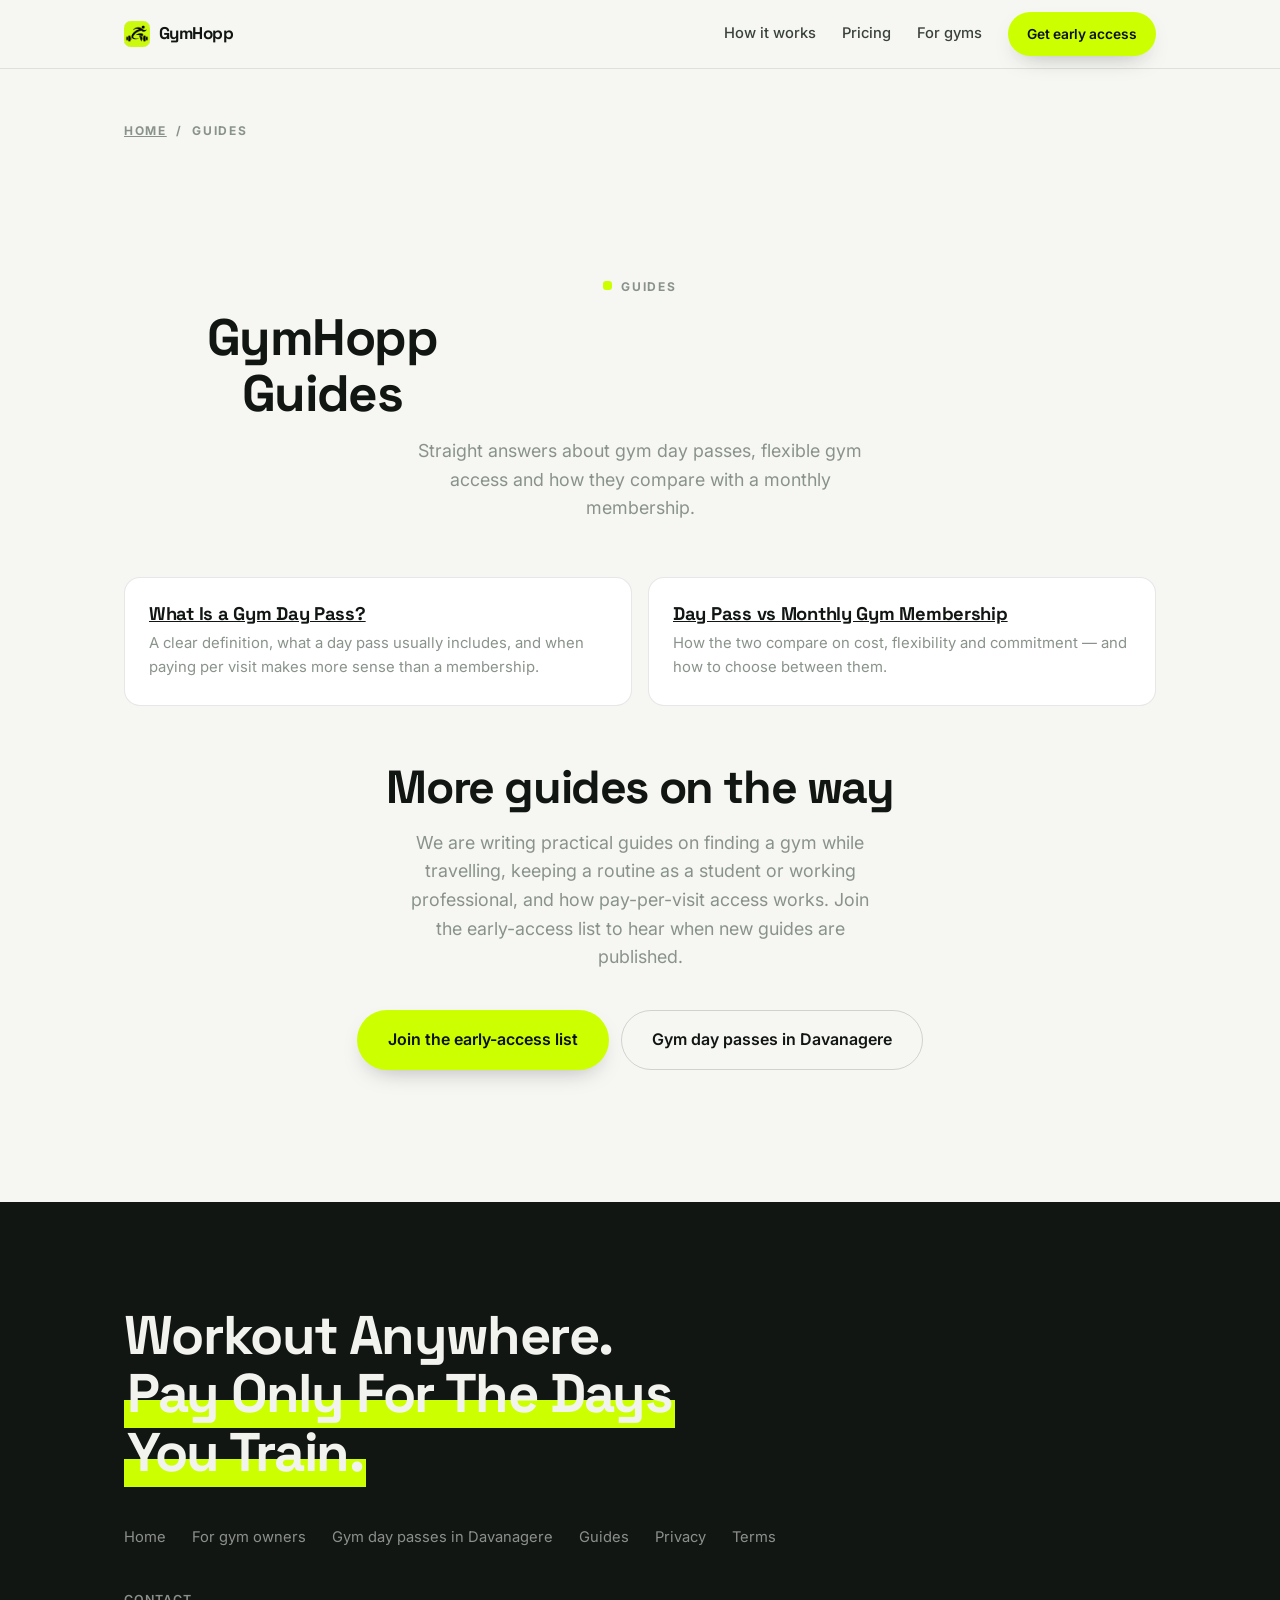
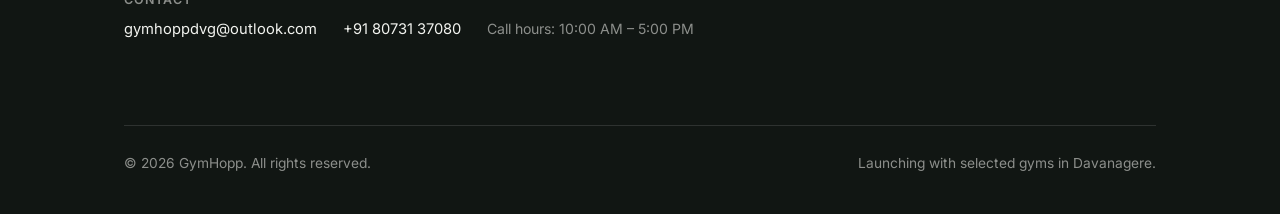
==== commit f49b9e80: "Replace brand artwork with the new neon lime icon - Resize the 1254px master into the header mark (1" ====
--- a/guides/index.html
+++ b/guides/index.html
@@ -27,6 +27,7 @@
 <meta name="twitter:image" content="https://gymhopp.online/gymhopp-social-preview.png">
 <meta name="theme-color" content="#111613">
 
+<link rel="icon" href="../favicon-48.png" sizes="48x48" type="image/png">
 <link rel="icon" href="../gymhopp-logo.png" type="image/png">
 <link rel="apple-touch-icon" href="https://gymhopp.online/gymhopp-apple-touch-icon.png">
 <link rel="preconnect" href="https://fonts.googleapis.com">
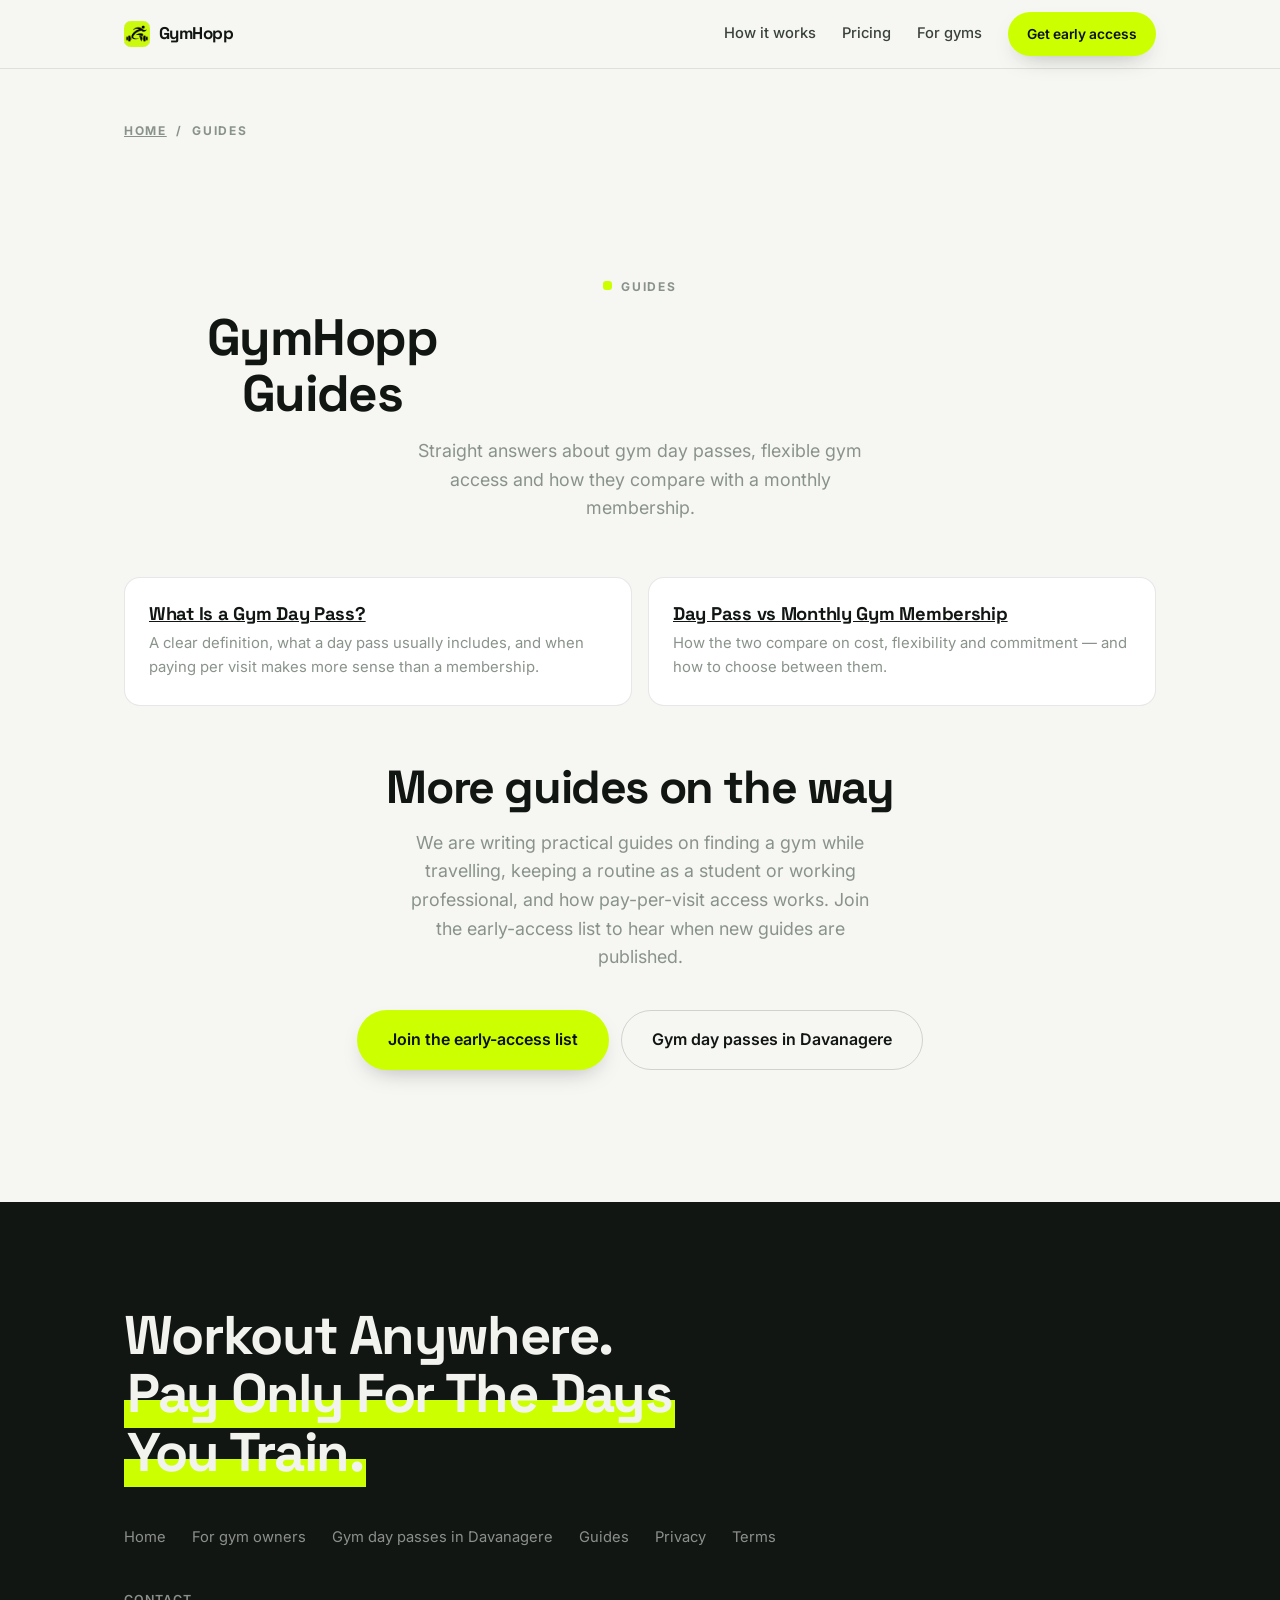
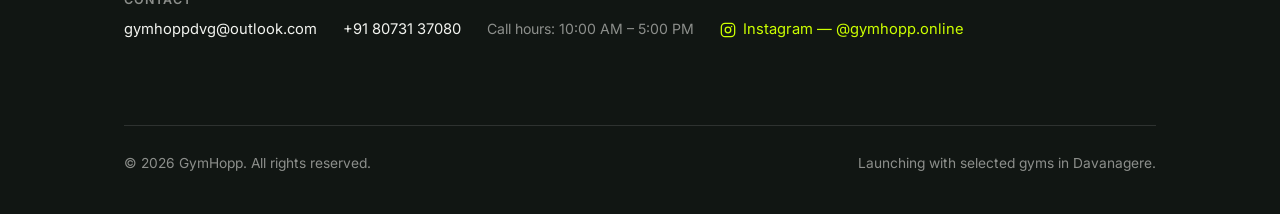
==== commit 8be83b97: "Add Instagram profile link across the site - Add a lime Instagram link with an inline SVG icon to th" ====
--- a/guides/index.html
+++ b/guides/index.html
@@ -50,20 +50,31 @@
         "url": "https://gymhopp.online/gymhopp-app-icon.png",
         "width": 512,
         "height": 512
-      }
+      },
+      "sameAs": [
+        "https://www.instagram.com/gymhopp.online/"
+      ]
     },
     {
       "@type": "CollectionPage",
       "@id": "https://gymhopp.online/guides/#webpage",
       "url": "https://gymhopp.online/guides/",
       "name": "Gym Day Pass Guides & Resources | GymHopp",
-      "isPartOf": { "@id": "https://gymhopp.online/#website" },
-      "about": { "@id": "https://gymhopp.online/#org" },
+      "isPartOf": {
+        "@id": "https://gymhopp.online/#website"
+      },
+      "about": {
+        "@id": "https://gymhopp.online/#org"
+      },
       "description": "Plain-English guides to gym day passes, flexible gym access and how they compare with monthly gym memberships.",
       "inLanguage": "en-IN",
       "hasPart": [
-        { "@id": "https://gymhopp.online/guides/what-is-a-gym-day-pass.html#article" },
-        { "@id": "https://gymhopp.online/guides/day-pass-vs-monthly-gym-membership.html#article" }
+        {
+          "@id": "https://gymhopp.online/guides/what-is-a-gym-day-pass.html#article"
+        },
+        {
+          "@id": "https://gymhopp.online/guides/day-pass-vs-monthly-gym-membership.html#article"
+        }
       ]
     },
     {
@@ -185,6 +196,7 @@
       <a href="mailto:gymhoppdvg@outlook.com">gymhoppdvg@outlook.com</a>
       <a href="tel:+918073137080">+91 80731 37080</a>
       <span class="footer-contact-hours">Call hours: 10:00 AM &ndash; 5:00 PM</span>
+      <a href="https://www.instagram.com/gymhopp.online/" target="_blank" rel="noopener me"><svg viewBox="0 0 24 24" fill="none" stroke="currentColor" stroke-width="1.9" stroke-linecap="round" stroke-linejoin="round" aria-hidden="true" focusable="false"><rect x="2" y="2" width="20" height="20" rx="5.5"/><circle cx="12" cy="12" r="4.2"/><circle cx="17.4" cy="6.6" r="1.15" fill="currentColor" stroke="none"/></svg>Instagram &mdash; @gymhopp.online</a>
     </div>
 
     <div class="footer-bottom">
--- a/styles.css
+++ b/styles.css
@@ -1128,6 +1128,25 @@
 
 .footer-contact a:hover { border-bottom-color: var(--on-dark-muted); }
 
+/* Instagram link in the footer contact row — icon plus handle */
+.footer-contact a[href*="instagram.com"] {
+  display: inline-flex;
+  align-items: center;
+  gap: 7px;
+  color: var(--accent);
+}
+
+.footer-contact a[href*="instagram.com"]:hover {
+  color: var(--accent-deep);
+  border-bottom-color: var(--accent-deep);
+}
+
+.footer-contact a[href*="instagram.com"] svg {
+  flex: none;
+  width: 16px;
+  height: 16px;
+}
+
 .footer-contact-hours {
   font-size: 0.88rem;
   color: var(--on-dark-muted);
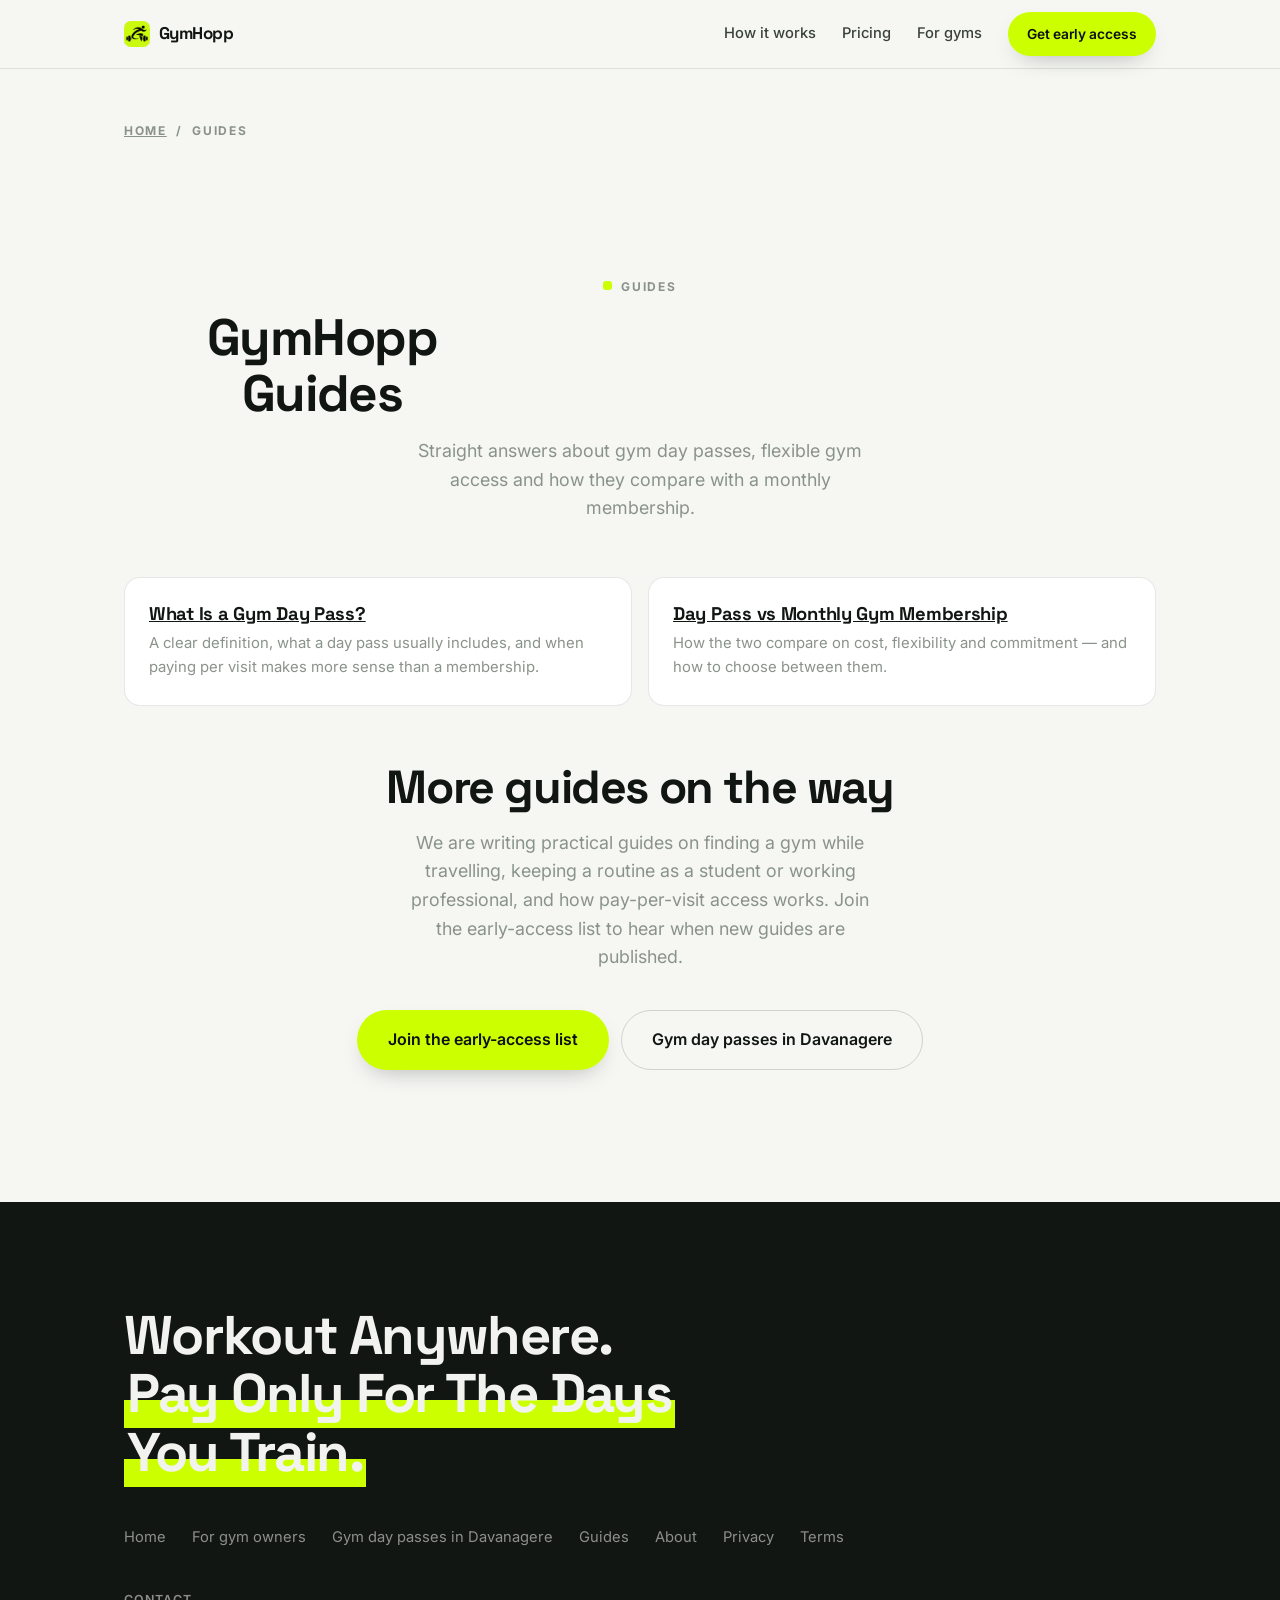
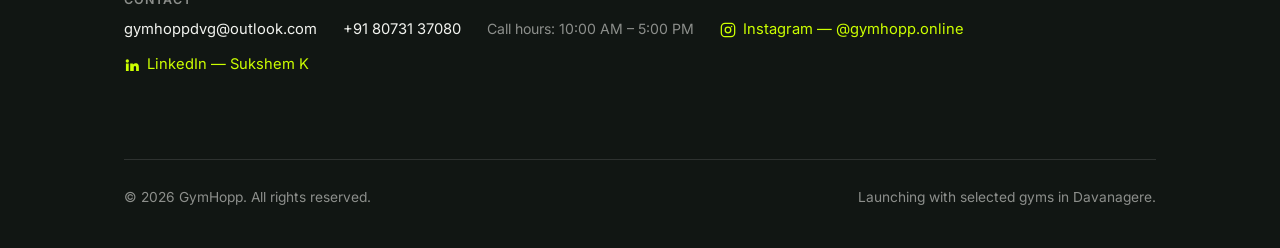
==== commit 01e2f9f4: "Add About page and founder details with LinkedIn - New about.html covering the mission, founder, lau" ====
--- a/guides/index.html
+++ b/guides/index.html
@@ -187,6 +187,7 @@
       <a href="../for-gyms.html">For gym owners</a>
       <a href="../gyms/davanagere/">Gym day passes in Davanagere</a>
       <a href="../guides/">Guides</a>
+      <a href="../about.html">About</a>
       <a href="../privacy.html">Privacy</a>
       <a href="../terms.html">Terms</a>
     </nav>
@@ -197,6 +198,7 @@
       <a href="tel:+918073137080">+91 80731 37080</a>
       <span class="footer-contact-hours">Call hours: 10:00 AM &ndash; 5:00 PM</span>
       <a href="https://www.instagram.com/gymhopp.online/" target="_blank" rel="noopener me"><svg viewBox="0 0 24 24" fill="none" stroke="currentColor" stroke-width="1.9" stroke-linecap="round" stroke-linejoin="round" aria-hidden="true" focusable="false"><rect x="2" y="2" width="20" height="20" rx="5.5"/><circle cx="12" cy="12" r="4.2"/><circle cx="17.4" cy="6.6" r="1.15" fill="currentColor" stroke="none"/></svg>Instagram &mdash; @gymhopp.online</a>
+<a href="https://www.linkedin.com/in/sukshem-k-3b985a398" target="_blank" rel="noopener me"><svg viewBox="0 0 24 24" fill="currentColor" aria-hidden="true" focusable="false"><path d="M4.98 3.5a2.5 2.5 0 1 0 0 5 2.5 2.5 0 0 0 0-5zM2.9 9.9h4.16V21H2.9zM9.3 9.9h3.99v1.52h.06c.56-1.05 1.92-2.16 3.95-2.16 4.22 0 5 2.78 5 6.39V21h-4.16v-4.86c0-1.16-.02-2.65-1.62-2.65-1.62 0-1.87 1.26-1.87 2.57V21H9.3z"/></svg>LinkedIn &mdash; Sukshem K</a>
     </div>
 
     <div class="footer-bottom">
--- a/styles.css
+++ b/styles.css
@@ -816,6 +816,16 @@
   color: var(--ink);
 }
 
+/* Links under the founder signature — About page and LinkedIn */
+.founder-links {
+  margin-top: 14px;
+  display: flex;
+  flex-wrap: wrap;
+  gap: 12px 28px;
+}
+
+.founder-links .link-arrow { margin-top: 0; }
+
 .founder-note {
   padding: 28px;
   border-radius: var(--radius);
@@ -1142,6 +1152,25 @@
 }
 
 .footer-contact a[href*="instagram.com"] svg {
+  flex: none;
+  width: 16px;
+  height: 16px;
+}
+
+/* LinkedIn link in the footer contact row */
+.footer-contact a[href*="linkedin.com"] {
+  display: inline-flex;
+  align-items: center;
+  gap: 7px;
+  color: var(--accent);
+}
+
+.footer-contact a[href*="linkedin.com"]:hover {
+  color: var(--accent-deep);
+  border-bottom-color: var(--accent-deep);
+}
+
+.footer-contact a[href*="linkedin.com"] svg {
   flex: none;
   width: 16px;
   height: 16px;
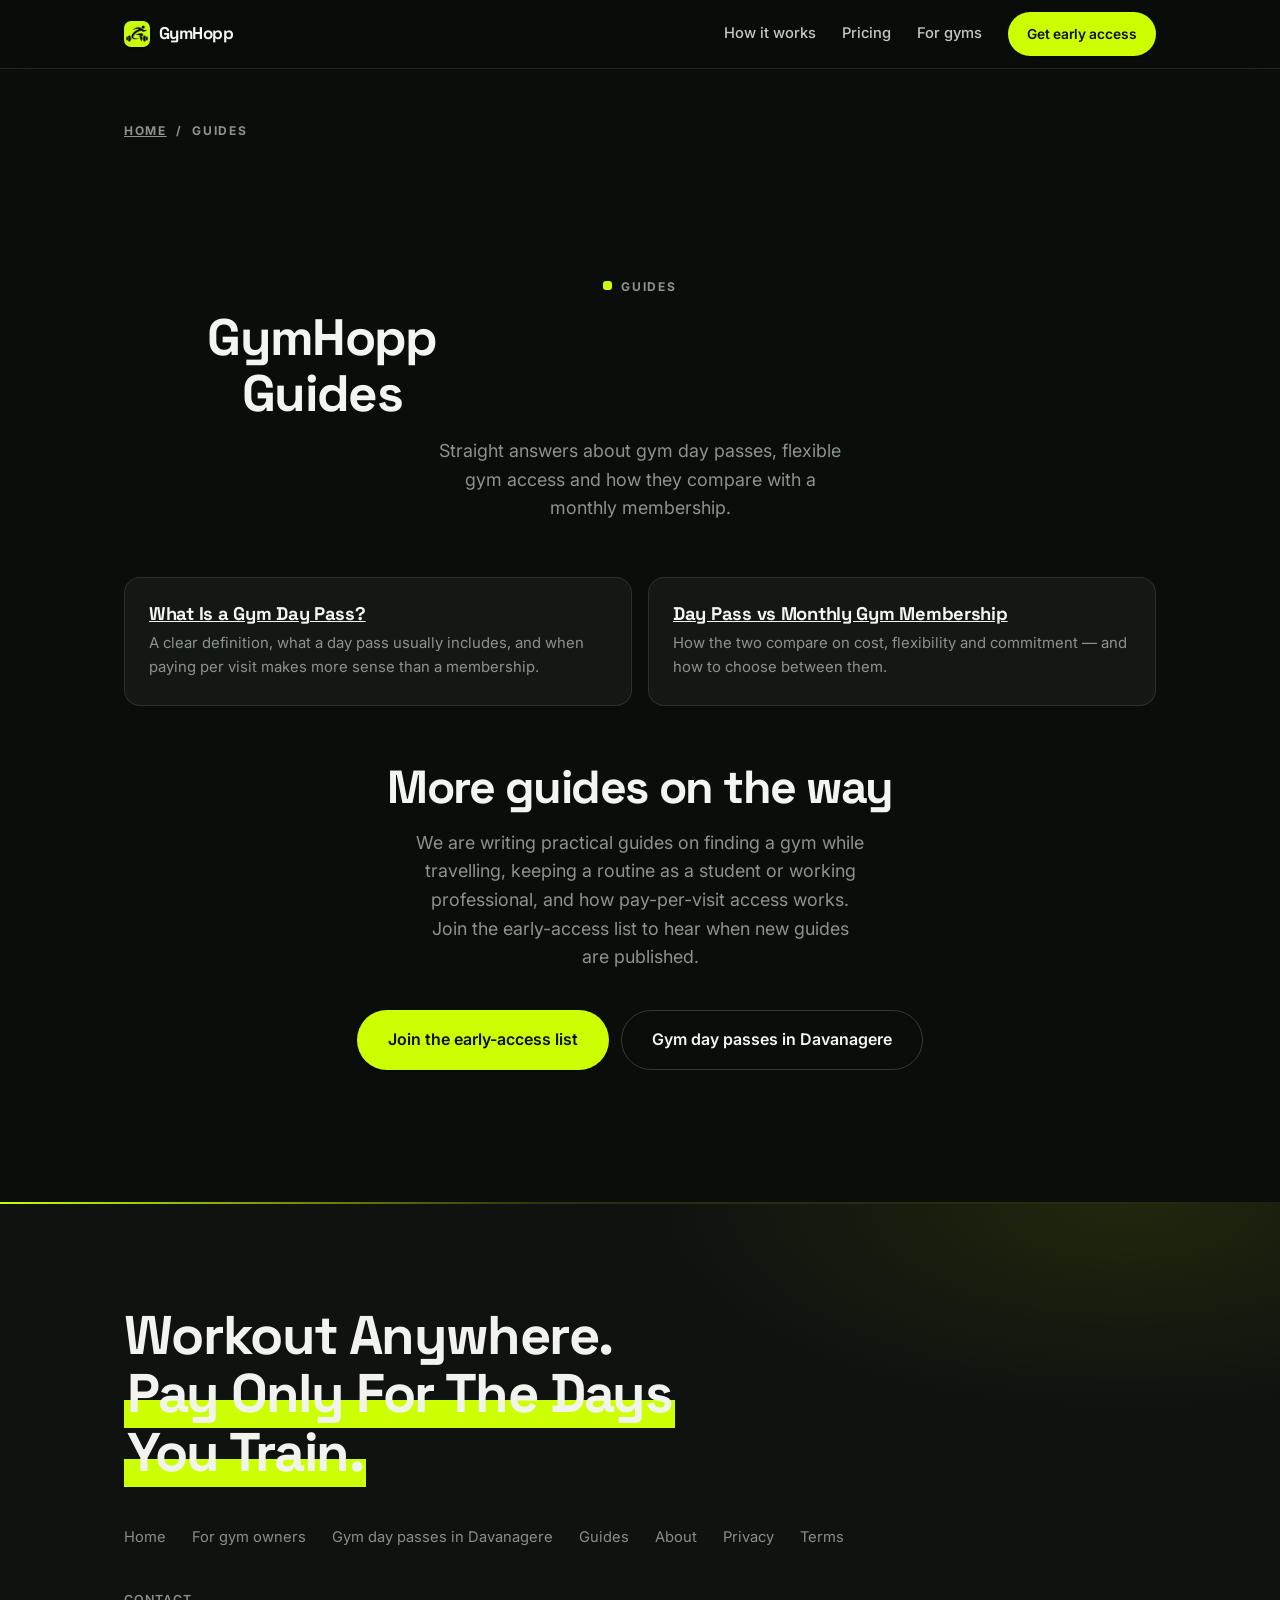
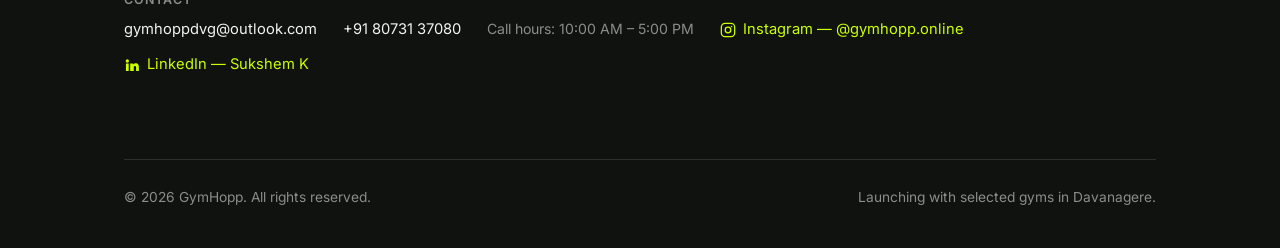
==== commit a9a21daa: "Switch to a dark theme, keeping the lime brand accent Adopt the dark visual direction of a reference" ====
--- a/guides/index.html
+++ b/guides/index.html
@@ -25,7 +25,7 @@
 <meta name="twitter:title" content="Gym Day Pass Guides &amp; Resources | GymHopp">
 <meta name="twitter:description" content="Plain-English guides to gym day passes and flexible gym access.">
 <meta name="twitter:image" content="https://gymhopp.online/gymhopp-social-preview.png">
-<meta name="theme-color" content="#111613">
+<meta name="theme-color" content="#0b0d0b">
 
 <link rel="icon" href="../favicon-48.png" sizes="48x48" type="image/png">
 <link rel="icon" href="../gymhopp-logo.png" type="image/png">
--- a/styles.css
+++ b/styles.css
@@ -1,29 +1,29 @@
 /* =========================================================
    GymHopp — athletic, technology-led identity
-   Off-white base, charcoal text, lime accents (logo-true)
+   Dark base, light text, lime accents (logo-true)
    Space Grotesk (display) + Inter (body)
    ========================================================= */
 
 :root {
-  --bg: #f6f7f3;
-  --bg-soft: #ecefe8;
-  --tint: #eef4e5;
-  --surface: #ffffff;
-  --surface-2: #e6eae1;
-  --ink: #111613;
-  --ink-soft: #3a423c;
-  --muted: #89938b;
-  --line: rgba(17, 22, 19, 0.10);
-  --line-2: rgba(17, 22, 19, 0.16);
+  --bg: #0b0d0b;
+  --bg-soft: #111411;
+  --tint: #141814;
+  --surface: #141814;
+  --surface-2: #1b201b;
+  --ink: #f3f5f0;
+  --ink-soft: #c3cac1;
+  --muted: #8b948a;
+  --line: rgba(255, 255, 255, 0.10);
+  --line-2: rgba(255, 255, 255, 0.18);
   --accent: #ccff00;
   --accent-deep: #b8e600;
-  --accent-ink: #4e7a00;   /* readable lime-derived text on light */
-  --accent-tint: #e9f6c3;
-  --danger: #b42318;
+  --accent-ink: #ccff00;   /* readable lime accent on dark */
+  --accent-tint: #1e2611;  /* dark lime-tinted surface for accent cards */
+  --danger: #ff6b5e;
   --font-head: "Space Grotesk", "Inter", -apple-system, BlinkMacSystemFont, "Segoe UI", Roboto, Helvetica, Arial, sans-serif;
 
   /* dark mockup islands (phone / dashboard) */
-  --dark: #111613;
+  --dark: #0f120f;
   --dark-screen: #161a17;
   --dark-2: #1e241f;
   --dark-line: rgba(255, 255, 255, 0.12);
@@ -31,10 +31,19 @@
   --on-dark-soft: rgba(242, 243, 239, 0.78);
   --on-dark-muted: rgba(242, 243, 239, 0.55);
 
+  /* Layered shadows read as considered rather than synthetic.
+     On a dark base, depth comes from light edges plus deep shadow. */
+  --shadow-sm: 0 1px 2px rgba(0, 0, 0, 0.5);
+  --shadow-md: 0 2px 6px rgba(0, 0, 0, 0.45), 0 14px 30px -16px rgba(0, 0, 0, 0.7);
+  --shadow-lg: 0 4px 10px rgba(0, 0, 0, 0.45), 0 30px 62px -30px rgba(0, 0, 0, 0.8);
+  --ring: 0 0 0 3px rgba(204, 255, 0, 0.35);
+
   --radius: 16px;
+  --radius-sm: 10px;
+  --radius-lg: 22px;
   --container: 1080px;
   --header-h: 68px;
-  color-scheme: light;
+  color-scheme: dark;
 }
 
 * { box-sizing: border-box; }
@@ -52,25 +61,38 @@
   font-size: 17px;
   line-height: 1.6;
   -webkit-font-smoothing: antialiased;
+  -moz-osx-font-smoothing: grayscale;
+  text-rendering: optimizeLegibility;
+  font-feature-settings: "kern" 1, "liga" 1, "calt" 1;
 }
 
 ::selection { background: var(--accent); color: #0d1117; }
+
+/* Visible, consistent focus for keyboard users — a trust signal */
+:focus-visible {
+  outline: 2px solid var(--accent-ink);
+  outline-offset: 3px;
+  border-radius: 4px;
+}
 
 h1, h2, h3 {
   margin: 0;
   font-family: var(--font-head);
-  letter-spacing: -0.03em;
+  letter-spacing: -0.032em;
   line-height: 1.08;
   font-weight: 700;
   color: var(--ink);
+  text-wrap: balance;
 }
 
 h2 { font-size: clamp(1.9rem, 4.2vw, 2.9rem); }
 h3 { font-size: 1.15rem; font-weight: 700; letter-spacing: -0.015em; }
 
-p { margin: 0; }
+p { margin: 0; text-wrap: pretty; }
 
 a { color: inherit; }
+
+img { max-width: 100%; height: auto; }
 
 .container {
   width: 100%;
@@ -154,7 +176,7 @@
   font-weight: 600;
   text-decoration: none;
   cursor: pointer;
-  transition: transform 0.15s ease, background-color 0.15s ease, border-color 0.15s ease, color 0.15s ease, box-shadow 0.15s ease;
+  transition: transform 0.16s ease, background-color 0.16s ease, border-color 0.16s ease, color 0.16s ease, box-shadow 0.16s ease;
   white-space: nowrap;
 }
 
@@ -166,12 +188,28 @@
 .btn-primary {
   background: var(--accent);
   color: #0d1117;
-  box-shadow: 0 10px 24px -12px rgba(13, 17, 23, 0.35);
-}
+  box-shadow: var(--shadow-sm);
+  position: relative;
+  overflow: hidden;
+}
+
+/* Sheen that sweeps across on hover — a small, contained flourish */
+.btn-primary::after {
+  content: "";
+  position: absolute;
+  inset: 0;
+  background: linear-gradient(105deg, transparent 38%, rgba(255, 255, 255, 0.55) 50%, transparent 62%);
+  transform: translateX(-120%);
+  transition: transform 0.7s cubic-bezier(0.22, 1, 0.36, 1);
+  pointer-events: none;
+}
+
+.btn-primary:hover::after { transform: translateX(120%); }
 
 .btn-primary:hover {
   background: var(--accent-deep);
-  box-shadow: 0 14px 28px -12px rgba(13, 17, 23, 0.4);
+  box-shadow: var(--shadow-md);
+  transform: translateY(-1px);
 }
 
 .btn-ghost {
@@ -193,12 +231,13 @@
 .btn-whatsapp {
   background: #25d366;
   color: #0d1117;
-  box-shadow: 0 10px 24px -12px rgba(13, 17, 23, 0.35);
+  box-shadow: var(--shadow-sm);
 }
 
 .btn-whatsapp:hover {
   background: #1fbe59;
-  box-shadow: 0 14px 28px -12px rgba(13, 17, 23, 0.4);
+  box-shadow: var(--shadow-md);
+  transform: translateY(-1px);
 }
 
 .whatsapp-cta {
@@ -225,7 +264,7 @@
   font-weight: 600;
   text-decoration: none;
   color: var(--accent-ink);
-  border-bottom: 1px solid rgba(84, 125, 0, 0.4);
+  border-bottom: 1px solid rgba(204, 255, 0, 0.45);
   padding-bottom: 3px;
 }
 
@@ -237,7 +276,7 @@
   position: sticky;
   top: 0;
   z-index: 50;
-  background: rgba(246, 247, 243, 0.85);
+  background: rgba(11, 13, 11, 0.82);
   backdrop-filter: saturate(180%) blur(16px);
   -webkit-backdrop-filter: saturate(180%) blur(16px);
   border-bottom: 1px solid var(--line);
@@ -264,7 +303,7 @@
 }
 
 .logo-mark { display: grid; place-items: center; }
-.logo-mark img { display: block; border-radius: 7px; }
+.logo-mark img { display: block; border-radius: 7px; box-shadow: var(--shadow-sm); }
 
 .nav {
   display: flex;
@@ -273,11 +312,31 @@
 }
 
 .nav > a:not(.btn) {
+  position: relative;
   font-size: 0.92rem;
   font-weight: 500;
   text-decoration: none;
   color: var(--ink-soft);
-}
+  transition: color 0.16s ease;
+}
+
+/* Understated underline so nav links feel intentional, not default */
+.nav > a:not(.btn)::after {
+  content: "";
+  position: absolute;
+  left: 0;
+  right: 0;
+  bottom: -6px;
+  height: 2px;
+  border-radius: 2px;
+  background: var(--accent-ink);
+  transform: scaleX(0);
+  transform-origin: left;
+  transition: transform 0.2s ease;
+}
+
+.nav > a:not(.btn):hover::after,
+.nav > a[aria-current="page"]::after { transform: scaleX(1); }
 
 .nav > a:not(.btn):hover { color: var(--accent-ink); }
 
@@ -319,14 +378,32 @@
 
 .hero {
   background:
-    radial-gradient(900px 440px at 78% -12%, rgba(204, 255, 0, 0.30), transparent 62%),
-    radial-gradient(720px 420px at 4% 116%, rgba(204, 255, 0, 0.16), transparent 62%),
+    radial-gradient(900px 460px at 78% -14%, rgba(204, 255, 0, 0.16), transparent 62%),
+    radial-gradient(720px 420px at 4% 116%, rgba(204, 255, 0, 0.08), transparent 62%),
     var(--bg);
   color: var(--ink);
   padding: clamp(80px, 13vw, 140px) 0 clamp(64px, 9vw, 104px);
 }
 
 .hero .eyebrow { color: var(--muted); }
+
+/* Hero entrance — plays once on load, staggered top to bottom.
+   Scoped to .js so the content is never hidden if JS fails. */
+.js .hero .hero-inner > * {
+  opacity: 0;
+  transform: translateY(22px);
+  transition:
+    opacity 0.8s cubic-bezier(0.22, 1, 0.36, 1),
+    transform 0.8s cubic-bezier(0.22, 1, 0.36, 1);
+}
+
+.js .hero.is-loaded .hero-inner > * {
+  opacity: 1;
+  transform: none;
+}
+
+.js .hero.is-loaded .hero-inner > *:nth-child(2) { transition-delay: 120ms; }
+.js .hero.is-loaded .hero-inner > *:nth-child(3) { transition-delay: 220ms; }
 
 .hero-inner {
   display: grid;
@@ -513,7 +590,7 @@
   margin: 16px auto 0;
   padding: 11px;
   border-radius: 14px;
-  background: #fff;
+  background: #f2f3ef;   /* off-white, not pure white — still scans, less glare */
   border: 1px solid var(--dark-line);
   color: #0d1117;
 }
@@ -566,7 +643,7 @@
 
 .section-soft { background: var(--bg-soft); }
 
-/* was the dark band — now a soft lime-tinted band for rhythm */
+/* subtle raised band for section rhythm against the dark base */
 .section-dark {
   background: var(--tint);
   color: var(--ink);
@@ -656,7 +733,14 @@
   border: 1px solid var(--line);
   border-radius: var(--radius);
   background: var(--surface);
-  box-shadow: 0 18px 40px -34px rgba(13, 17, 23, 0.4);
+  box-shadow: var(--shadow-sm);
+  transition: transform 0.24s cubic-bezier(0.22, 1, 0.36, 1), box-shadow 0.24s ease, border-color 0.24s ease;
+}
+
+.pillar:hover {
+  transform: translateY(-3px);
+  box-shadow: var(--shadow-md);
+  border-color: var(--line-2);
 }
 
 .pillar-num {
@@ -698,6 +782,7 @@
   color: #0d1117;
   font-size: 0.9rem;
   font-weight: 700;
+  box-shadow: 0 2px 6px rgba(0, 0, 0, 0.45);
 }
 
 .step p {
@@ -715,7 +800,7 @@
   border-radius: var(--radius);
   background: var(--surface);
   border: 1px solid var(--line);
-  box-shadow: 0 22px 50px -40px rgba(13, 17, 23, 0.45);
+  box-shadow: var(--shadow-md);
 }
 
 .card-feature p {
@@ -725,9 +810,9 @@
 
 .card-feature-accent {
   background: var(--accent-tint);
-  border-color: rgba(84, 125, 0, 0.35);
+  border-color: rgba(204, 255, 0, 0.30);
   color: var(--ink);
-  box-shadow: 0 22px 50px -40px rgba(84, 125, 0, 0.6);
+  box-shadow: 0 2px 6px rgba(0, 0, 0, 0.4), 0 14px 32px -18px rgba(204, 255, 0, 0.22);
 }
 
 .card-feature-accent p { color: var(--ink-soft); }
@@ -757,7 +842,7 @@
 }
 
 .compare-col-accent {
-  border-color: rgba(84, 125, 0, 0.35);
+  border-color: rgba(204, 255, 0, 0.30);
   background: var(--accent-tint);
 }
 
@@ -860,6 +945,14 @@
   color: var(--ink-soft);
   font-size: 0.93rem;
   font-weight: 500;
+  box-shadow: var(--shadow-sm);
+  transition: transform 0.18s ease, border-color 0.18s ease, box-shadow 0.18s ease;
+}
+
+.tag:hover {
+  transform: translateY(-2px);
+  border-color: var(--line-2);
+  box-shadow: var(--shadow-md);
 }
 
 /* Form */
@@ -879,7 +972,7 @@
   border-radius: var(--radius);
   background: var(--surface);
   color: var(--ink);
-  box-shadow: 0 24px 55px -44px rgba(13, 17, 23, 0.5);
+  box-shadow: var(--shadow-md);
 }
 
 .field { display: grid; gap: 7px; }
@@ -895,19 +988,19 @@
   padding: 13px 15px;
   border: 1px solid var(--line-2);
   border-radius: 10px;
-  background: #fff;
+  background: var(--surface-2);
   color: var(--ink);
   font: inherit;
   font-size: 0.97rem;
   transition: border-color 0.15s ease, box-shadow 0.15s ease;
 }
 
-.field input::placeholder { color: #9aa3ad; }
+.field input::placeholder { color: var(--muted); }
 
 .field input:focus {
   outline: none;
   border-color: var(--accent-ink);
-  box-shadow: 0 0 0 3px rgba(84, 125, 0, 0.15);
+  box-shadow: var(--ring);
 }
 
 .field.invalid input {
@@ -937,9 +1030,9 @@
 .form-success {
   padding: 13px 16px;
   border-radius: 10px;
-  background: #f1ffd6;
-  border: 1px solid rgba(84, 125, 0, 0.4);
-  color: #2b3d00;
+  background: var(--accent-tint);
+  border: 1px solid rgba(204, 255, 0, 0.35);
+  color: var(--accent-ink);
   font-size: 0.92rem;
   font-weight: 600;
 }
@@ -953,14 +1046,14 @@
 }
 
 .form-status-ok {
-  background: #f1ffd6;
-  border: 1px solid rgba(84, 125, 0, 0.4);
-  color: #2b3d00;
+  background: var(--accent-tint);
+  border: 1px solid rgba(204, 255, 0, 0.35);
+  color: var(--accent-ink);
 }
 
 .form-status-error {
-  background: #fdecea;
-  border: 1px solid #f3b7b1;
+  background: rgba(255, 107, 94, 0.12);
+  border: 1px solid rgba(255, 107, 94, 0.4);
   color: var(--danger);
 }
 
@@ -976,8 +1069,12 @@
 
 .stats-band {
   padding: clamp(40px, 6vw, 64px) 0;
-  background: var(--dark);
+  background:
+    radial-gradient(620px 300px at 12% 0%, rgba(204, 255, 0, 0.10), transparent 60%),
+    var(--dark);
   color: var(--on-dark);
+  border-top: 1px solid rgba(255, 255, 255, 0.06);
+  border-bottom: 1px solid rgba(255, 255, 255, 0.06);
 }
 
 .stats {
@@ -995,6 +1092,7 @@
   letter-spacing: -0.035em;
   line-height: 1.1;
   color: var(--accent);
+  font-variant-numeric: tabular-nums;
 }
 
 .stat-label {
@@ -1016,12 +1114,12 @@
   width: 100%;
   max-width: 480px;
   padding: clamp(28px, 4vw, 40px);
-  border: 1px solid rgba(84, 125, 0, 0.28);
+  border: 1px solid rgba(204, 255, 0, 0.28);
   border-radius: 18px;
   background:
     radial-gradient(420px 240px at 50% -10%, rgba(204, 255, 0, 0.35), transparent 66%),
     var(--surface);
-  box-shadow: 0 40px 80px -52px rgba(13, 17, 23, 0.5);
+  box-shadow: var(--shadow-lg);
 }
 
 .price-name {
@@ -1079,9 +1177,23 @@
 /* Footer (dark) */
 
 .site-footer {
+  position: relative;
   padding: clamp(64px, 9vw, 104px) 0 40px;
-  background: var(--dark);
+  background:
+    radial-gradient(760px 340px at 88% 0%, rgba(204, 255, 0, 0.09), transparent 62%),
+    var(--dark);
   color: var(--on-dark);
+}
+
+/* Hairline of brand lime along the top edge of the footer */
+.site-footer::before {
+  content: "";
+  position: absolute;
+  top: 0;
+  left: 0;
+  right: 0;
+  height: 2px;
+  background: linear-gradient(90deg, var(--accent), rgba(204, 255, 0, 0.15) 42%, transparent);
 }
 
 .footer-tagline {
@@ -1107,6 +1219,7 @@
   text-decoration: none;
   border-bottom: 1px solid transparent;
   padding-bottom: 2px;
+  transition: color 0.16s ease, border-color 0.16s ease;
 }
 
 .footer-nav a:hover { color: var(--on-dark); border-bottom-color: var(--on-dark-muted); }
@@ -1673,7 +1786,7 @@
   right: 14%;
   height: 2px;
   background: var(--accent);
-  box-shadow: 0 0 14px rgba(204, 255, 0, 0.85);
+  box-shadow: 0 0 12px rgba(204, 255, 0, 0.55);
   animation: scan-sweep 2.8s ease-in-out infinite;
 }
 
@@ -1752,19 +1865,32 @@
 
 .js .reveal {
   opacity: 0;
-  transform: translateY(18px);
-  transition: opacity 0.6s ease, transform 0.6s ease;
+  transform: translateY(20px);
+  transition:
+    opacity 0.7s cubic-bezier(0.22, 1, 0.36, 1),
+    transform 0.7s cubic-bezier(0.22, 1, 0.36, 1);
+  transition-delay: var(--reveal-delay, 0ms);
+  will-change: opacity, transform;
 }
 
 .js .reveal.is-visible {
   opacity: 1;
   transform: none;
+  will-change: auto;
 }
 
 @media (prefers-reduced-motion: reduce) {
   html { scroll-behavior: auto; }
   .js .reveal { opacity: 1; transform: none; transition: none; }
   * { animation-duration: 0.01ms !important; }
+  /* Cancel the decorative hover lifts added to cards, tags and buttons */
+  .pillar:hover,
+  .tag:hover,
+  .btn-primary:hover,
+  .btn-whatsapp:hover { transform: none; }
+  /* Hero entrance and button sheen are motion-only flourishes */
+  .js .hero .hero-inner > * { opacity: 1; transform: none; transition: none; }
+  .btn-primary::after { display: none; }
 }
 
 /* Responsive */
@@ -1798,7 +1924,7 @@
     align-items: stretch;
     gap: 0;
     padding: 8px 24px 20px;
-    background: #fff;
+    background: var(--bg-soft);
     border-bottom: 1px solid var(--line);
     display: none;
   }
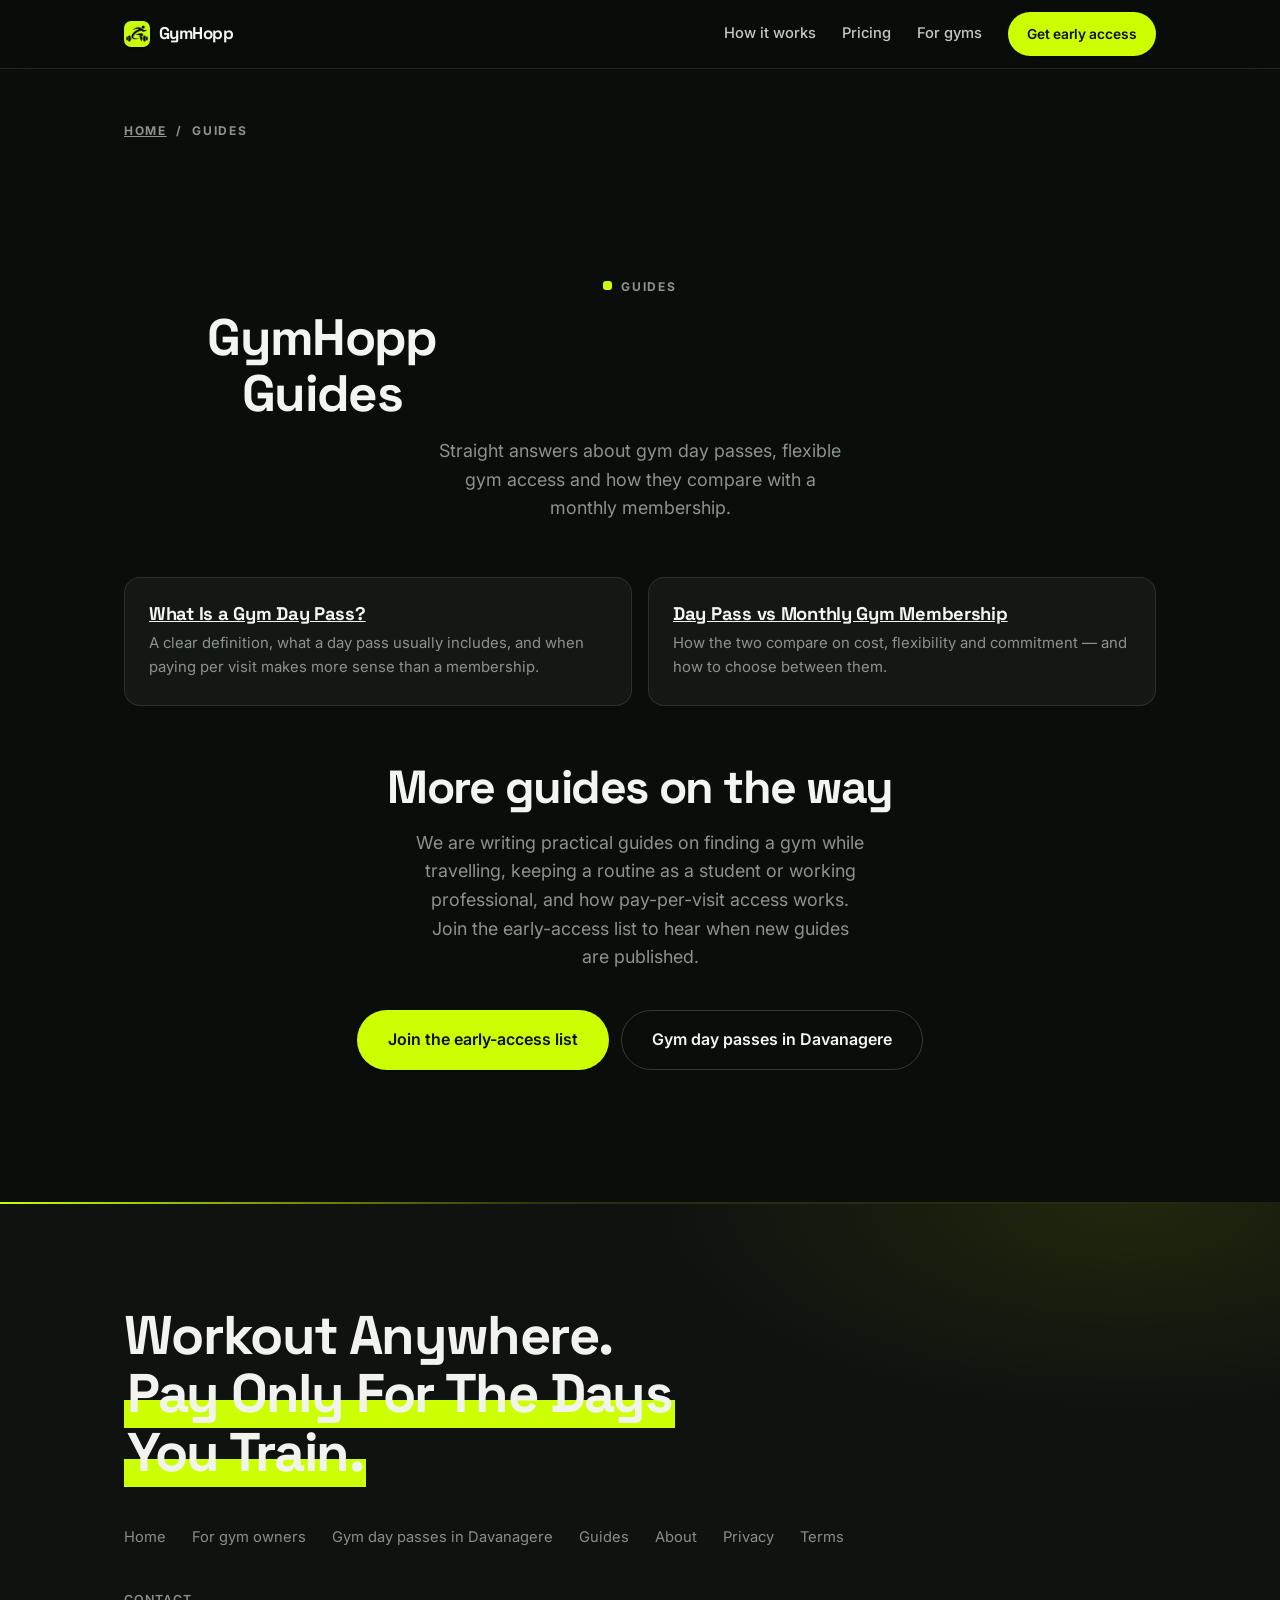
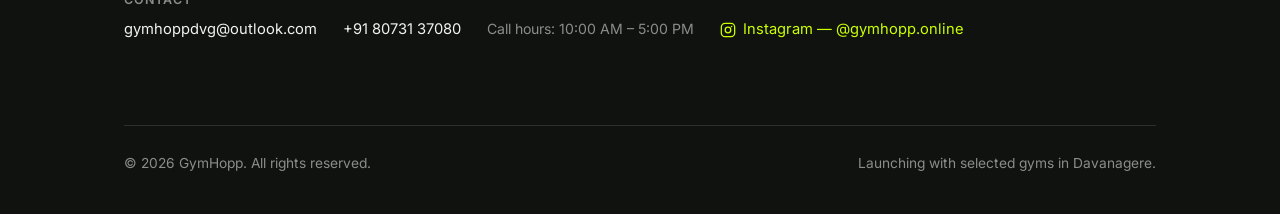
==== commit 03cc74b1: "Show founder LinkedIn only on the About page Remove the visible LinkedIn link from the footer on eve" ====
--- a/guides/index.html
+++ b/guides/index.html
@@ -198,7 +198,6 @@
       <a href="tel:+918073137080">+91 80731 37080</a>
       <span class="footer-contact-hours">Call hours: 10:00 AM &ndash; 5:00 PM</span>
       <a href="https://www.instagram.com/gymhopp.online/" target="_blank" rel="noopener me"><svg viewBox="0 0 24 24" fill="none" stroke="currentColor" stroke-width="1.9" stroke-linecap="round" stroke-linejoin="round" aria-hidden="true" focusable="false"><rect x="2" y="2" width="20" height="20" rx="5.5"/><circle cx="12" cy="12" r="4.2"/><circle cx="17.4" cy="6.6" r="1.15" fill="currentColor" stroke="none"/></svg>Instagram &mdash; @gymhopp.online</a>
-<a href="https://www.linkedin.com/in/sukshem-k-3b985a398" target="_blank" rel="noopener me"><svg viewBox="0 0 24 24" fill="currentColor" aria-hidden="true" focusable="false"><path d="M4.98 3.5a2.5 2.5 0 1 0 0 5 2.5 2.5 0 0 0 0-5zM2.9 9.9h4.16V21H2.9zM9.3 9.9h3.99v1.52h.06c.56-1.05 1.92-2.16 3.95-2.16 4.22 0 5 2.78 5 6.39V21h-4.16v-4.86c0-1.16-.02-2.65-1.62-2.65-1.62 0-1.87 1.26-1.87 2.57V21H9.3z"/></svg>LinkedIn &mdash; Sukshem K</a>
     </div>
 
     <div class="footer-bottom">
